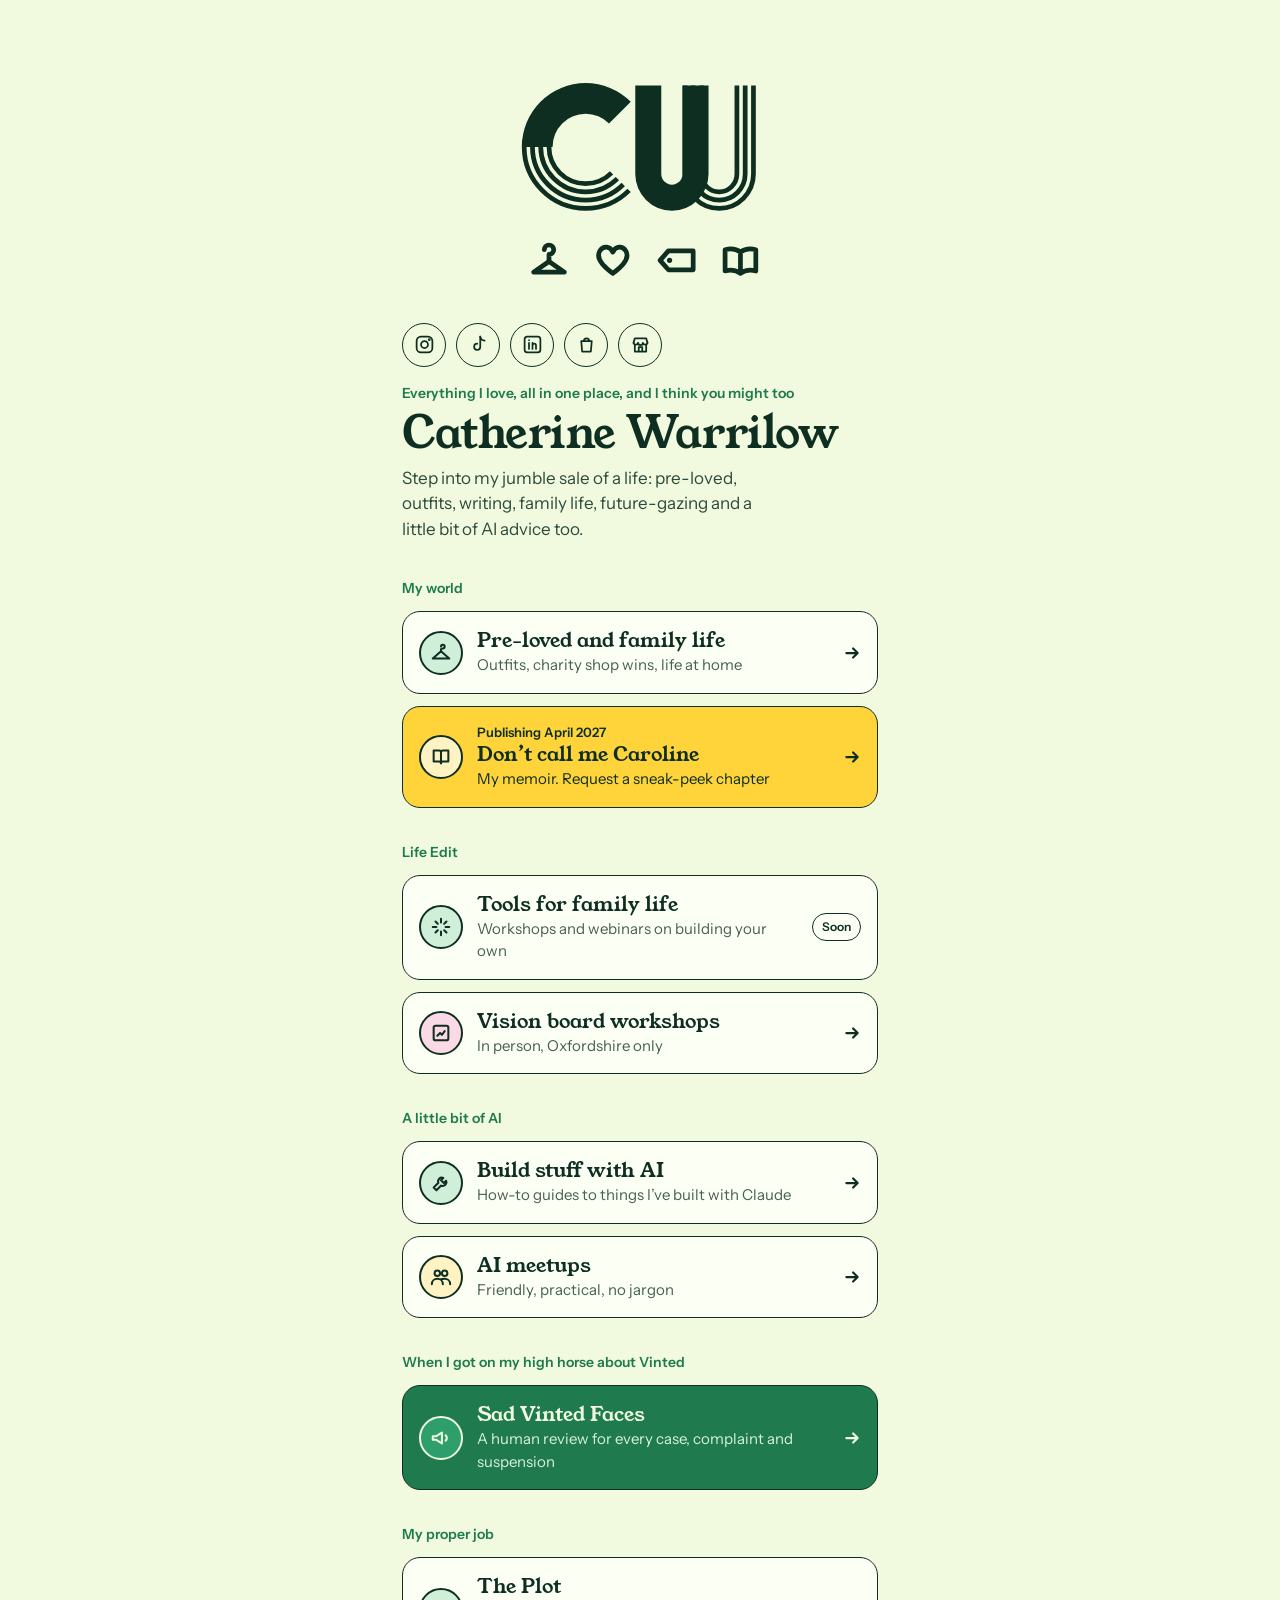
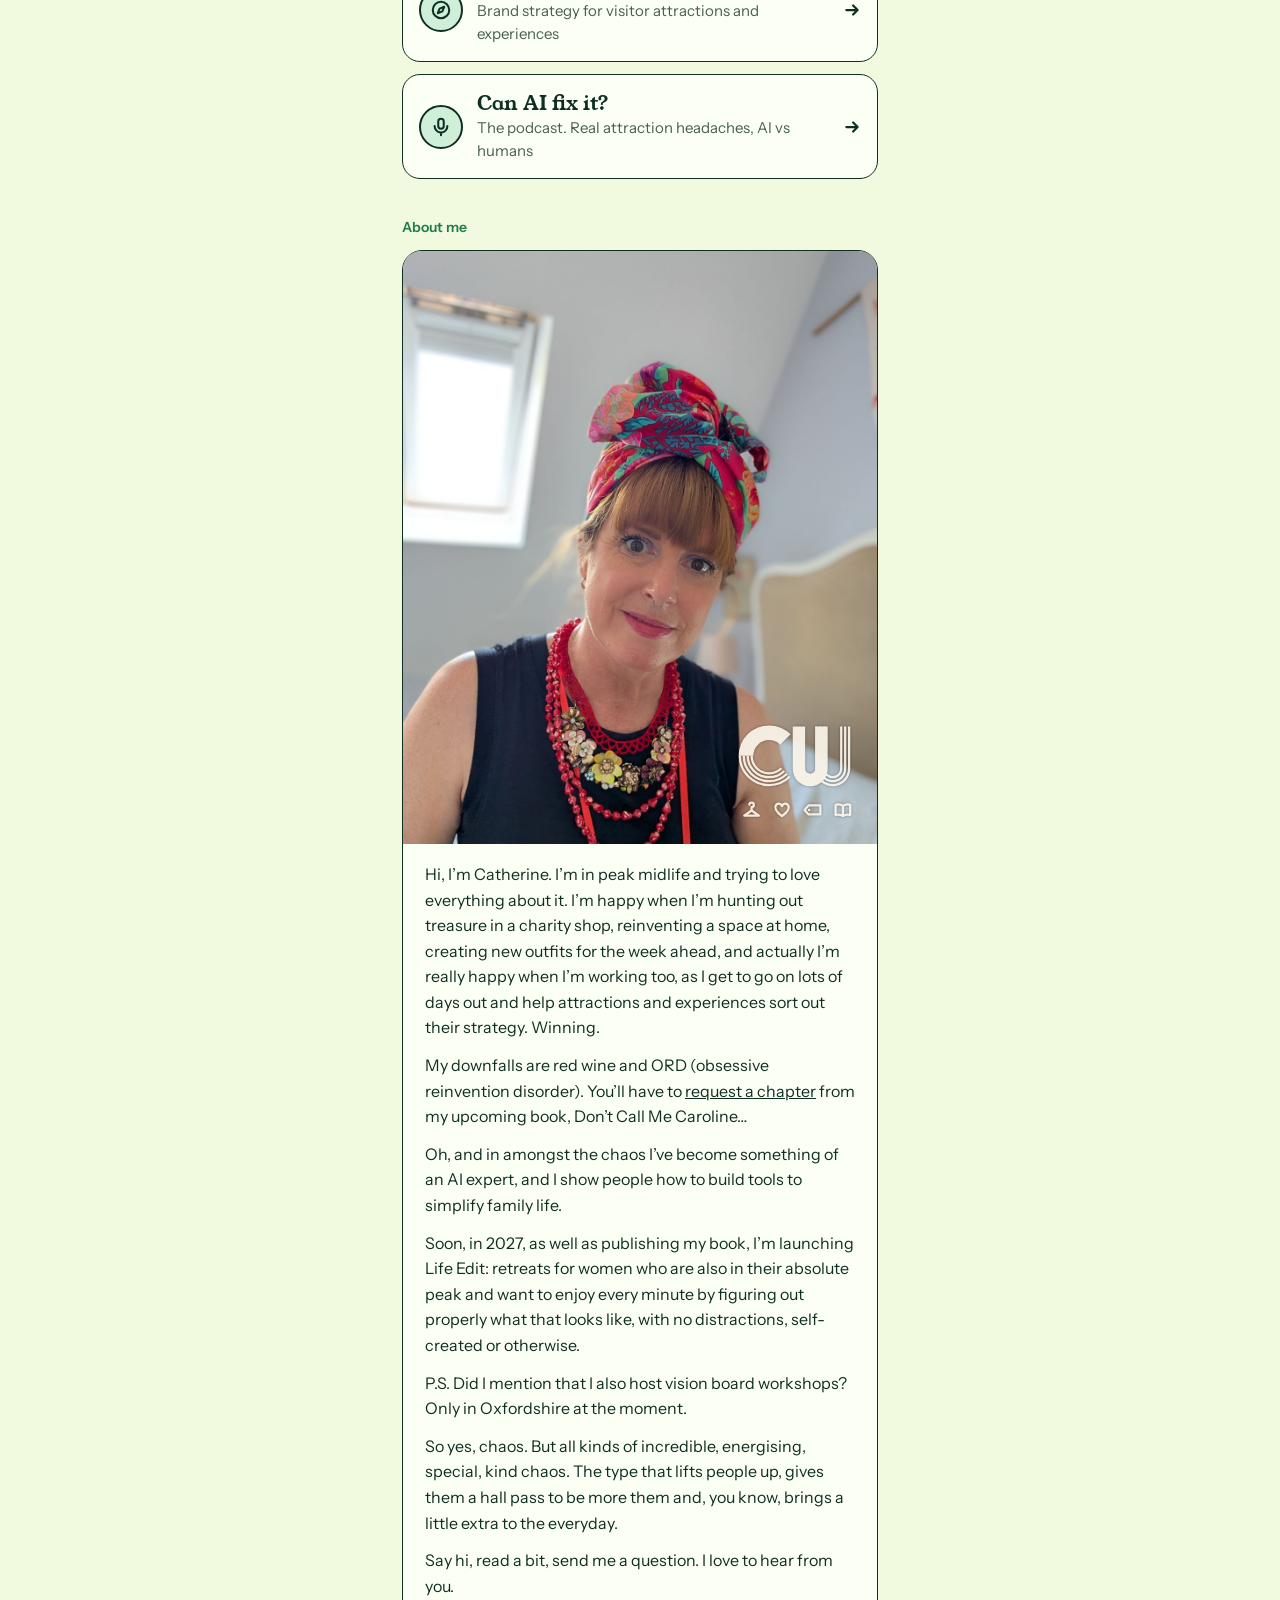
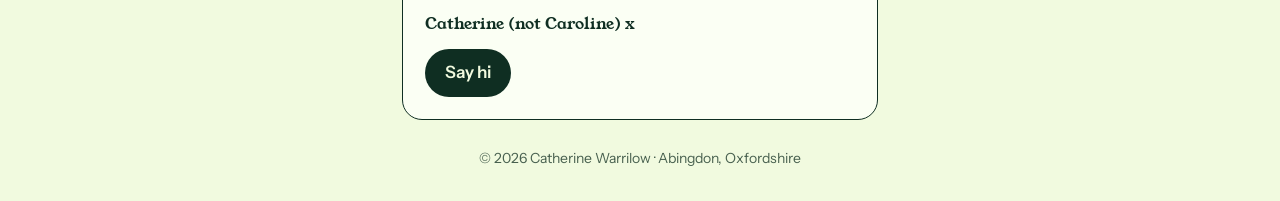
==== index.html @ c4ed8572 "Add files via upload" ====
<!DOCTYPE html>
<html lang="en-GB">
<head>
<meta charset="utf-8">
<meta name="viewport" content="width=device-width, initial-scale=1">
<title>Catherine Warrilow</title>
<meta name="description" content="Step into my jumble sale of a life: pre-loved, outfits, writing, family life, future-gazing and a little bit of AI advice too.">
<meta property="og:title" content="Catherine Warrilow">
<meta property="og:description" content="Step into my jumble sale of a life: pre-loved, outfits, writing, family life, future-gazing and a little bit of AI advice too.">
<meta property="og:url" content="https://catherinewarrilow.com/">
<meta name="theme-color" content="#1F7A4D">
<link rel="icon" href="/favicon.svg" type="image/svg+xml">
<link rel="preconnect" href="https://fonts.googleapis.com"><link rel="preconnect" href="https://fonts.gstatic.com" crossorigin>
<link href="https://fonts.googleapis.com/css2?family=Young+Serif&family=Instrument+Sans:wght@400;500;600&display=swap" rel="stylesheet">
<link rel="stylesheet" href="/styles.css?v=8">
</head>
<body>
<main class="page"><header class="hero"><div class="logo-hero"><svg class="logo-mark" role="img" aria-label="CW logo with hanger, heart, price tag and book icons" viewBox="0 0 220 180" ><g><clipPath id="cwT"><rect x="0" y="0" width="130" height="60"/></clipPath><clipPath id="cwB"><rect x="0" y="60" width="130" height="60"/></clipPath><path d="M102.18 98.18 A54 54 0 1 1 102.18 21.82 L83.80 40.20 A28 28 0 1 0 83.80 79.80 Z" fill="currentColor" clip-path="url(#cwT)"/><g clip-path="url(#cwB)"><path d="M100.77 96.77 A52 52 0 1 1 100.77 23.23" fill="none" stroke="currentColor" stroke-width="4"/><path d="M95.82 91.82 A45 45 0 1 1 95.82 28.18" fill="none" stroke="currentColor" stroke-width="4"/><path d="M90.87 86.87 A38 38 0 1 1 90.87 33.13" fill="none" stroke="currentColor" stroke-width="4"/><path d="M85.92 81.92 A31 31 0 1 1 85.92 38.08" fill="none" stroke="currentColor" stroke-width="4"/></g></g><g transform="translate(98 0)"><path d="M8 8 V83.0 A31.0 31.0 0 0 0 70 83.0 V8 H48 V83.0 A9.0 9.0 0 0 1 30 83.0 V8 Z" fill="currentColor"/><path d="M50 8 V83 A29 29 0 0 0 108 83 V8" fill="none" stroke="currentColor" stroke-width="4"/><path d="M57 8 V83 A22 22 0 0 0 101 83 V8" fill="none" stroke="currentColor" stroke-width="4"/><path d="M64 8 V83 A15 15 0 0 0 94 83 V8" fill="none" stroke="currentColor" stroke-width="4"/></g><g transform="translate(18 140)"><g fill="none" stroke="currentColor" stroke-width="4" stroke-linecap="round" stroke-linejoin="round"><path d="M11 7 a4 4 0 1 1 4 4 V17"/><path d="M15 17 L2 26 H28 Z"/></g></g><g transform="translate(72 140)"><g fill="none" stroke="currentColor" stroke-width="4" stroke-linecap="round" stroke-linejoin="round"><path d="M15 27 C4 19 1 13 4 8 C7 3 13 4 15 9 C17 4 23 3 26 8 C29 13 26 19 15 27 Z"/></g></g><g transform="translate(126 140)"><g fill="none" stroke="currentColor" stroke-width="4" stroke-linecap="round" stroke-linejoin="round"><path d="M1 16 L8 8 H29 V24 H8 Z"/></g><circle cx="9" cy="16" r="2.2" fill="currentColor"/></g><g transform="translate(180 140)"><g fill="none" stroke="currentColor" stroke-width="4" stroke-linecap="round" stroke-linejoin="round"><path d="M15 9 C11 6 6 6 2 7 V25 C6 24 11 24 15 27 C19 24 24 24 28 25 V7 C24 6 19 6 15 9 Z M15 9 V27"/></g></g></svg></div>
<div class="intro">
<nav class="socials" aria-label="Find me on"><a class="soc" href="https://www.instagram.com/catherine_warrilow/" rel="noopener" aria-label="Instagram" title="Instagram"><svg viewBox="0 0 24 24" aria-hidden="true"><rect x="3" y="3" width="18" height="18" rx="5"/><circle cx="12" cy="12" r="4"/><circle cx="17.5" cy="6.5" r="0.6" fill="currentColor"/></svg></a><a class="soc" href="https://www.tiktok.com/@catherinewarrilow" rel="noopener" aria-label="TikTok" title="TikTok"><svg viewBox="0 0 24 24" aria-hidden="true"><path d="M14 3v11.5a3.5 3.5 0 1 1-3.5-3.5"/><path d="M14 3c.5 2.6 2.4 4.4 5 4.6"/></svg></a><a class="soc" href="https://www.linkedin.com/in/catherinewarrilow" rel="noopener" aria-label="LinkedIn" title="LinkedIn"><svg viewBox="0 0 24 24" aria-hidden="true"><rect x="3" y="3" width="18" height="18" rx="3"/><path d="M8 10v7M8 7v.01M12 17v-4a2 2 0 0 1 4 0v4M12 10v7"/></svg></a><a class="soc" href="https://www.ebay.co.uk/usr/frasecm" rel="noopener" aria-label="eBay" title="eBay"><svg viewBox="0 0 24 24" aria-hidden="true"><path d="M6 8h12l-1 12H7z"/><path d="M9 8a3 3 0 0 1 6 0"/></svg></a><a class="soc" href="https://www.facebook.com/marketplace/profile/629822639/" rel="noopener" aria-label="Facebook Marketplace" title="Facebook Marketplace"><svg viewBox="0 0 24 24" aria-hidden="true"><path d="M4 10l1.5-5h13L20 10"/><path d="M4 10a2.7 2.7 0 0 0 5.3 0 2.7 2.7 0 0 0 5.4 0 2.7 2.7 0 0 0 5.3 0"/><path d="M5.5 12v8h13v-8M10 20v-5h4v5"/></svg></a></nav>
<p class="kicker">Everything I love, all in one place, and I think you might too</p>
<h1>Catherine Warrilow</h1>
<p class="lede">Step into my jumble sale of a life: pre-loved, outfits, writing, family life, future-gazing and a little bit of AI advice too.</p>
</div></header>
<section class="links">
<h2 class="label">My world</h2>
<a class="card " href="https://www.tiktok.com/@catherinewarrilow" rel="noopener">
<span class="ic" style="background:#CFEFD9"><svg viewBox="0 0 24 24" aria-hidden="true"><path d="M12 5a2 2 0 1 1 2 2c-1 0-2 .7-2 1.5V10M3 18l9-8 9 8z"/></svg></span>
<span class="tx"><span class="ti">Pre-loved and family life</span><span class="sub">Outfits, charity shop wins, life at home</span></span><svg class="arr" viewBox="0 0 16 16" aria-hidden="true"><path d="M3 8h10M9 4l4 4-4 4"/></svg></a><a class="card yellow" href="/chapter">
<span class="ic" style="background:#FFF3C4"><svg viewBox="0 0 24 24" aria-hidden="true"><path d="M4 5h6a2 2 0 0 1 2 2v12a2 2 0 0 0-2-2H4zM20 5h-6a2 2 0 0 0-2 2v12a2 2 0 0 1 2-2h6z"/></svg></span>
<span class="tx"><span class="kick">Publishing April 2027</span><span class="ti">Don&rsquo;t call me Caroline</span><span class="sub">My memoir. Request a sneak-peek chapter</span></span><svg class="arr" viewBox="0 0 16 16" aria-hidden="true"><path d="M3 8h10M9 4l4 4-4 4"/></svg></a>
<h2 class="label">Life Edit</h2>
<div class="card  off">
<span class="ic" style="background:#CFEFD9"><svg viewBox="0 0 24 24" aria-hidden="true"><path d="M12 3v4M12 17v4M3 12h4M17 12h4M6 6l2.5 2.5M15.5 15.5L18 18M6 18l2.5-2.5M15.5 8.5L18 6"/></svg></span>
<span class="tx"><span class="ti">Tools for family life</span><span class="sub">Workshops and webinars on building your own</span></span><span class="soon">Soon</span></div><a class="card " href="/vision-boards">
<span class="ic" style="background:#FBD9E5"><svg viewBox="0 0 24 24" aria-hidden="true"><rect x="4" y="4" width="16" height="16" rx="2"/><path d="M8 15l3-3 2 2 3-4"/></svg></span>
<span class="tx"><span class="ti">Vision board workshops</span><span class="sub">In person, Oxfordshire only</span></span><svg class="arr" viewBox="0 0 16 16" aria-hidden="true"><path d="M3 8h10M9 4l4 4-4 4"/></svg></a>
<h2 class="label">A little bit of AI</h2>
<a class="card " href="/ai-builds">
<span class="ic" style="background:#CFEFD9"><svg viewBox="0 0 24 24" aria-hidden="true"><path d="M14.5 6.5a4 4 0 0 0-5.3 5.3L4 17l3 3 5.2-5.2a4 4 0 0 0 5.3-5.3L15 12l-3-3z"/></svg></span>
<span class="tx"><span class="ti">Build stuff with AI</span><span class="sub">How-to guides to things I&rsquo;ve built with Claude</span></span><svg class="arr" viewBox="0 0 16 16" aria-hidden="true"><path d="M3 8h10M9 4l4 4-4 4"/></svg></a><a class="card " href="/ai-meetups">
<span class="ic" style="background:#FFF3C4"><svg viewBox="0 0 24 24" aria-hidden="true"><circle cx="8" cy="8" r="3"/><circle cx="16" cy="8" r="3"/><path d="M2 20c0-4 3-6 6-6s6 2 6 6M12 14.5c1-.4 2.6-.5 4-.5 3 0 6 2 6 6"/></svg></span>
<span class="tx"><span class="ti">AI meetups</span><span class="sub">Friendly, practical, no jargon</span></span><svg class="arr" viewBox="0 0 16 16" aria-hidden="true"><path d="M3 8h10M9 4l4 4-4 4"/></svg></a>
<h2 class="label">When I got on my high horse about Vinted</h2>
<a class="card dark" href="https://www.sadvintedfaces.com" rel="noopener">
<span class="ic" style="background:#2E9E6B"><svg viewBox="0 0 24 24" aria-hidden="true"><path d="M3 10v4h4l6 4V6L7 10zM17 9a4 4 0 0 1 0 6"/></svg></span>
<span class="tx"><span class="ti">Sad Vinted Faces</span><span class="sub">A human review for every case, complaint and suspension</span></span><svg class="arr" viewBox="0 0 16 16" aria-hidden="true"><path d="M3 8h10M9 4l4 4-4 4"/></svg></a>
<h2 class="label">My proper job</h2>
<a class="card " href="https://www.theplotthickens.co.uk" rel="noopener">
<span class="ic" style="background:#CFEFD9"><svg viewBox="0 0 24 24" aria-hidden="true"><circle cx="12" cy="12" r="9"/><path d="M15.5 8.5l-2 5-5 2 2-5z"/></svg></span>
<span class="tx"><span class="ti">The Plot</span><span class="sub">Brand strategy for visitor attractions and experiences</span></span><svg class="arr" viewBox="0 0 16 16" aria-hidden="true"><path d="M3 8h10M9 4l4 4-4 4"/></svg></a><a class="card " href="https://www.canaifixit.com" rel="noopener">
<span class="ic" style="background:#CFEFD9"><svg viewBox="0 0 24 24" aria-hidden="true"><rect x="9" y="3" width="6" height="11" rx="3"/><path d="M5 11a7 7 0 0 0 14 0M12 18v3"/></svg></span>
<span class="tx"><span class="ti">Can AI fix it?</span><span class="sub">The podcast. Real attraction headaches, AI vs humans</span></span><svg class="arr" viewBox="0 0 16 16" aria-hidden="true"><path d="M3 8h10M9 4l4 4-4 4"/></svg></a>
</section>
<section class="about" id="about">
<h2 class="label">About me</h2>
<div class="about-card">
<div class="photo-hero"><img src="/hero.jpg" alt="Catherine Warrilow in a bright pink silk headscarf and red beads" width="1080" height="1350"><svg class="stamp" viewBox="0 0 220 180" aria-hidden="true"><g><clipPath id="cwT"><rect x="0" y="0" width="130" height="60"/></clipPath><clipPath id="cwB"><rect x="0" y="60" width="130" height="60"/></clipPath><path d="M102.18 98.18 A54 54 0 1 1 102.18 21.82 L83.80 40.20 A28 28 0 1 0 83.80 79.80 Z" fill="currentColor" clip-path="url(#cwT)"/><g clip-path="url(#cwB)"><path d="M100.77 96.77 A52 52 0 1 1 100.77 23.23" fill="none" stroke="currentColor" stroke-width="4"/><path d="M95.82 91.82 A45 45 0 1 1 95.82 28.18" fill="none" stroke="currentColor" stroke-width="4"/><path d="M90.87 86.87 A38 38 0 1 1 90.87 33.13" fill="none" stroke="currentColor" stroke-width="4"/><path d="M85.92 81.92 A31 31 0 1 1 85.92 38.08" fill="none" stroke="currentColor" stroke-width="4"/></g></g><g transform="translate(98 0)"><path d="M8 8 V83.0 A31.0 31.0 0 0 0 70 83.0 V8 H48 V83.0 A9.0 9.0 0 0 1 30 83.0 V8 Z" fill="currentColor"/><path d="M50 8 V83 A29 29 0 0 0 108 83 V8" fill="none" stroke="currentColor" stroke-width="4"/><path d="M57 8 V83 A22 22 0 0 0 101 83 V8" fill="none" stroke="currentColor" stroke-width="4"/><path d="M64 8 V83 A15 15 0 0 0 94 83 V8" fill="none" stroke="currentColor" stroke-width="4"/></g><g transform="translate(18 140)"><g fill="none" stroke="currentColor" stroke-width="4" stroke-linecap="round" stroke-linejoin="round"><path d="M11 7 a4 4 0 1 1 4 4 V17"/><path d="M15 17 L2 26 H28 Z"/></g></g><g transform="translate(72 140)"><g fill="none" stroke="currentColor" stroke-width="4" stroke-linecap="round" stroke-linejoin="round"><path d="M15 27 C4 19 1 13 4 8 C7 3 13 4 15 9 C17 4 23 3 26 8 C29 13 26 19 15 27 Z"/></g></g><g transform="translate(126 140)"><g fill="none" stroke="currentColor" stroke-width="4" stroke-linecap="round" stroke-linejoin="round"><path d="M1 16 L8 8 H29 V24 H8 Z"/></g><circle cx="9" cy="16" r="2.2" fill="currentColor"/></g><g transform="translate(180 140)"><g fill="none" stroke="currentColor" stroke-width="4" stroke-linecap="round" stroke-linejoin="round"><path d="M15 9 C11 6 6 6 2 7 V25 C6 24 11 24 15 27 C19 24 24 24 28 25 V7 C24 6 19 6 15 9 Z M15 9 V27"/></g></g></svg></div>
<p>Hi, I&rsquo;m Catherine. I&rsquo;m in peak midlife and trying to love everything about it. I&rsquo;m happy when I&rsquo;m hunting out treasure in a charity shop, reinventing a space at home, creating new outfits for the week ahead, and actually I&rsquo;m really happy when I&rsquo;m working too, as I get to go on lots of days out and help attractions and experiences sort out their strategy. Winning.</p><p>My downfalls are red wine and ORD (obsessive reinvention disorder). You&rsquo;ll have to <a href='/chapter'>request a chapter</a> from my upcoming book, Don&rsquo;t Call Me Caroline&hellip;</p><p>Oh, and in amongst the chaos I&rsquo;ve become something of an AI expert, and I show people how to build tools to simplify family life.</p><p>Soon, in 2027, as well as publishing my book, I&rsquo;m launching Life Edit: retreats for women who are also in their absolute peak and want to enjoy every minute by figuring out properly what that looks like, with no distractions, self-created or otherwise.</p><p>P.S. Did I mention that I also host vision board workshops? Only in Oxfordshire at the moment.</p><p>So yes, chaos. But all kinds of incredible, energising, special, kind chaos. The type that lifts people up, gives them a hall pass to be more them and, you know, brings a little extra to the everyday.</p><p>Say hi, read a bit, send me a question. I love to hear from you.</p>
<p class="sign">Catherine (not Caroline) x</p>
<a class="btn" href="mailto:camwarrilow@gmail.com?subject=Hello%20Catherine">Say hi</a>
</div>
</section>
<footer>&copy; 2026 Catherine Warrilow &middot; Abingdon, Oxfordshire</footer>
</main>
</body>
</html>
---- styles.css ----
*{box-sizing:border-box;min-width:0}
:root{color-scheme:light;--ground:#F1FADF;--ink:#0F2E22;--mid:#48604F;--green:#1F7A4D;--pond:#2E9E6B;--card:#FBFFF4;--yellow:#FFD43B;--pink:#F7A8C4}
html{-webkit-text-size-adjust:100%}
body{margin:0;background:var(--ground);color:var(--ink);font:17px/1.5 "Instrument Sans",system-ui,sans-serif}
a{color:inherit}
:focus-visible{outline:3px solid var(--yellow);outline-offset:3px;border-radius:6px}
.page{max-width:520px;margin:0 auto;padding-bottom:24px}
.logo-hero{display:grid;place-items:center;padding:44px 22px 8px}
.logo-mark{width:min(260px,70vw);height:auto;color:var(--ink)}
.logo-hero.short{padding-top:32px}.logo-hero.short .logo-mark{width:min(170px,50vw)}
.about-card .photo-hero{margin:-22px -22px 18px;border:0;border-radius:18px 18px 0 0}
.photo-hero{position:relative;overflow:hidden;background:#1F7A4D}
.photo-hero img{display:block;width:100%;height:auto;aspect-ratio:4/5;object-fit:cover}
.photo-hero.short img{aspect-ratio:16/10;object-position:50% 30%}
.stamp{position:absolute;right:14px;bottom:14px;width:104px;height:auto;color:#FBF5EA;opacity:.92;filter:drop-shadow(0 0 1.5px rgba(0,0,0,.35))}
@media(min-width:560px){.stamp{width:124px;right:20px;bottom:20px}}
@media(min-width:560px){.page{padding-top:32px}}
.intro{padding:26px 22px 6px}
.kicker{margin:0 0 6px;font-size:14px;font-weight:600;color:var(--green)}
h1{margin:0;font:400 clamp(34px,10vw,44px)/1.05 "Young Serif",Georgia,serif;letter-spacing:-.5px;text-wrap:balance}
.lede{margin:10px 0 0;font-size:17px;color:#2E4A3C;max-width:34ch}
.pills{display:flex;flex-wrap:wrap;gap:8px;margin-top:18px}
.pills a{display:inline-flex;align-items:center;min-height:44px;padding:0 16px;border:1.5px solid var(--ink);border-radius:999px;font-size:15px;font-weight:500;text-decoration:none;transition:background .15s}
.pills a:hover{background:var(--yellow)}
.links{padding:8px 22px 8px;display:flex;flex-direction:column;gap:12px}
.label{margin:22px 0 0;font-size:14px;font-weight:600;color:var(--green)}
.card{display:flex;align-items:center;gap:14px;padding:16px;background:var(--card);border:1.5px solid var(--ink);border-radius:18px;text-decoration:none;transition:transform .15s,box-shadow .15s}
a.card:hover{transform:translateY(-2px);box-shadow:3px 3px 0 var(--ink)}
.card.yellow{background:var(--yellow)}
.card.dark{background:var(--green);color:var(--ground)}
.card.dark .sub{color:#D9F0E1}
.ic{flex:none;width:44px;height:44px;border-radius:50%;border:2px solid currentColor;display:grid;place-items:center}
.ic svg{width:22px;height:22px;fill:none;stroke:var(--ink);stroke-width:2.2;stroke-linecap:round;stroke-linejoin:round}
.card.dark .ic svg{stroke:var(--ground)}
.tx{flex:1}
.kick{display:block;font-size:13px;font-weight:600}
.card:not(.yellow):not(.dark) .kick{color:var(--green)}
.ti{display:block;font-family:"Young Serif",Georgia,serif;font-size:20px;line-height:1.2}
.sub{display:block;margin-top:2px;font-size:15px;color:var(--mid)}
.card.yellow .sub{color:var(--ink)}
.arr{flex:none;width:18px;height:18px;fill:none;stroke:currentColor;stroke-width:2;stroke-linecap:round;stroke-linejoin:round}
.soon{flex:none;font-size:12px;font-weight:600;padding:4px 9px;border:1.5px solid currentColor;border-radius:999px}
.points{margin:6px 0 0;padding:0;list-style:none;display:flex;flex-direction:column;gap:10px}
.points li{padding:14px 16px;background:var(--card);border:1.5px solid var(--ink);border-radius:16px}
.notify{margin-top:12px;padding:20px;background:var(--yellow);border:1.5px solid var(--ink);border-radius:18px}
.notify .ti{margin:0}.notify .sub{margin:4px 0 14px;color:var(--ink)}
.btn{display:inline-flex;align-items:center;min-height:48px;padding:0 20px;background:var(--ink);color:var(--ground);border-radius:999px;font-weight:600;text-decoration:none}
.btn:hover{background:var(--green)}
.small{margin:12px 0 0;font-size:14px;overflow-wrap:anywhere}
.notify label{display:block;margin:12px 0 4px;font-weight:600;font-size:15px}
.notify input,.notify textarea{width:100%;min-height:46px;padding:10px 12px;font:16px "Instrument Sans",sans-serif;border:1.5px solid var(--ink);border-radius:12px;background:#fff;color:var(--ink)}
.notify .btn{margin-top:16px;border:0;cursor:pointer}
.hp{position:absolute;left:-9999px;width:1px;height:1px}
.back{margin-top:14px;font-weight:600;text-decoration:none;align-self:flex-start;padding:10px 0}
h2.label{font-size:14px}
.socials{display:flex;gap:10px;margin-bottom:16px}
.soc{display:grid;place-items:center;width:44px;height:44px;border:1.5px solid var(--ink);border-radius:50%;transition:background .15s}
.soc:hover{background:var(--yellow)}
.soc svg{width:21px;height:21px;fill:none;stroke:var(--ink);stroke-width:2;stroke-linecap:round;stroke-linejoin:round}
.about{padding:8px 22px 0}
.about-card{margin-top:12px;padding:22px;background:var(--card);border:1.5px solid var(--ink);border-radius:20px}
.about-card p{margin:0 0 12px;font-size:16px;line-height:1.6}
.oldphoto{float:right;width:140px;height:140px;margin:0 0 10px 14px;border-radius:50%;border:2px solid var(--ink);background:var(--yellow);display:grid;place-items:center;overflow:hidden;shape-outside:circle(50%)}
.photo span{font:400 34px "Young Serif",Georgia,serif}
.photo img{width:100%;height:100%;object-fit:cover}
.sign{font-family:"Young Serif",Georgia,serif;font-size:20px}
footer{padding:28px 22px 8px;text-align:center;font-size:14px;color:var(--mid)}
/*x*/.flo{animation:flo 3.2s ease-in-out infinite}.f2{animation-delay:-.6s}.f3{animation-delay:-1.2s}.f4{animation-delay:-1.8s}.f5{animation-delay:-2.4s}
@keyframes flo{0%,100%{transform:translateY(0)}50%{transform:translateY(-6px)}}
.bag{transform-box:fill-box;transform-origin:50% 100%;animation:bag 2.4s ease-in-out infinite}
@keyframes bag{0%,100%{transform:scale(1,1)}50%{transform:scale(1.03,.97)}}
@media(prefers-reduced-motion:reduce){.flo,.bag{animation:none}a.card{transition:none}}
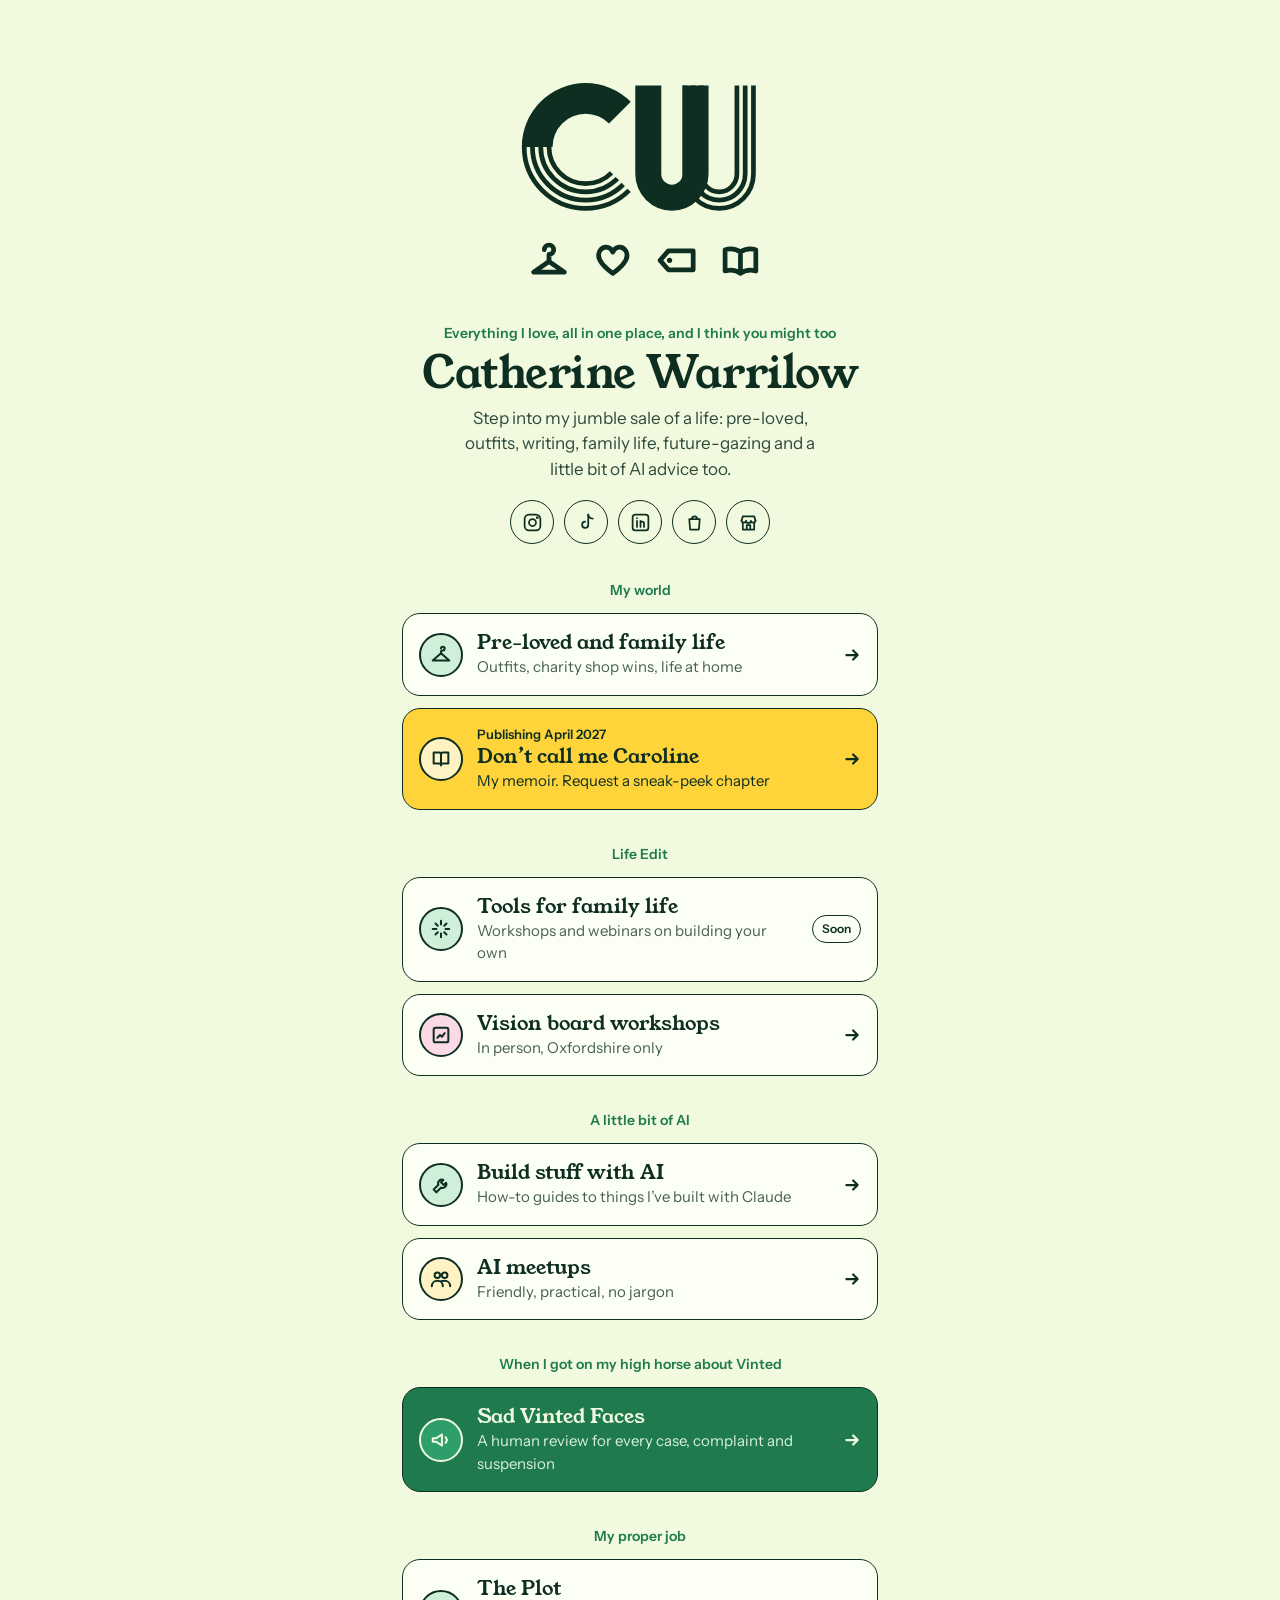
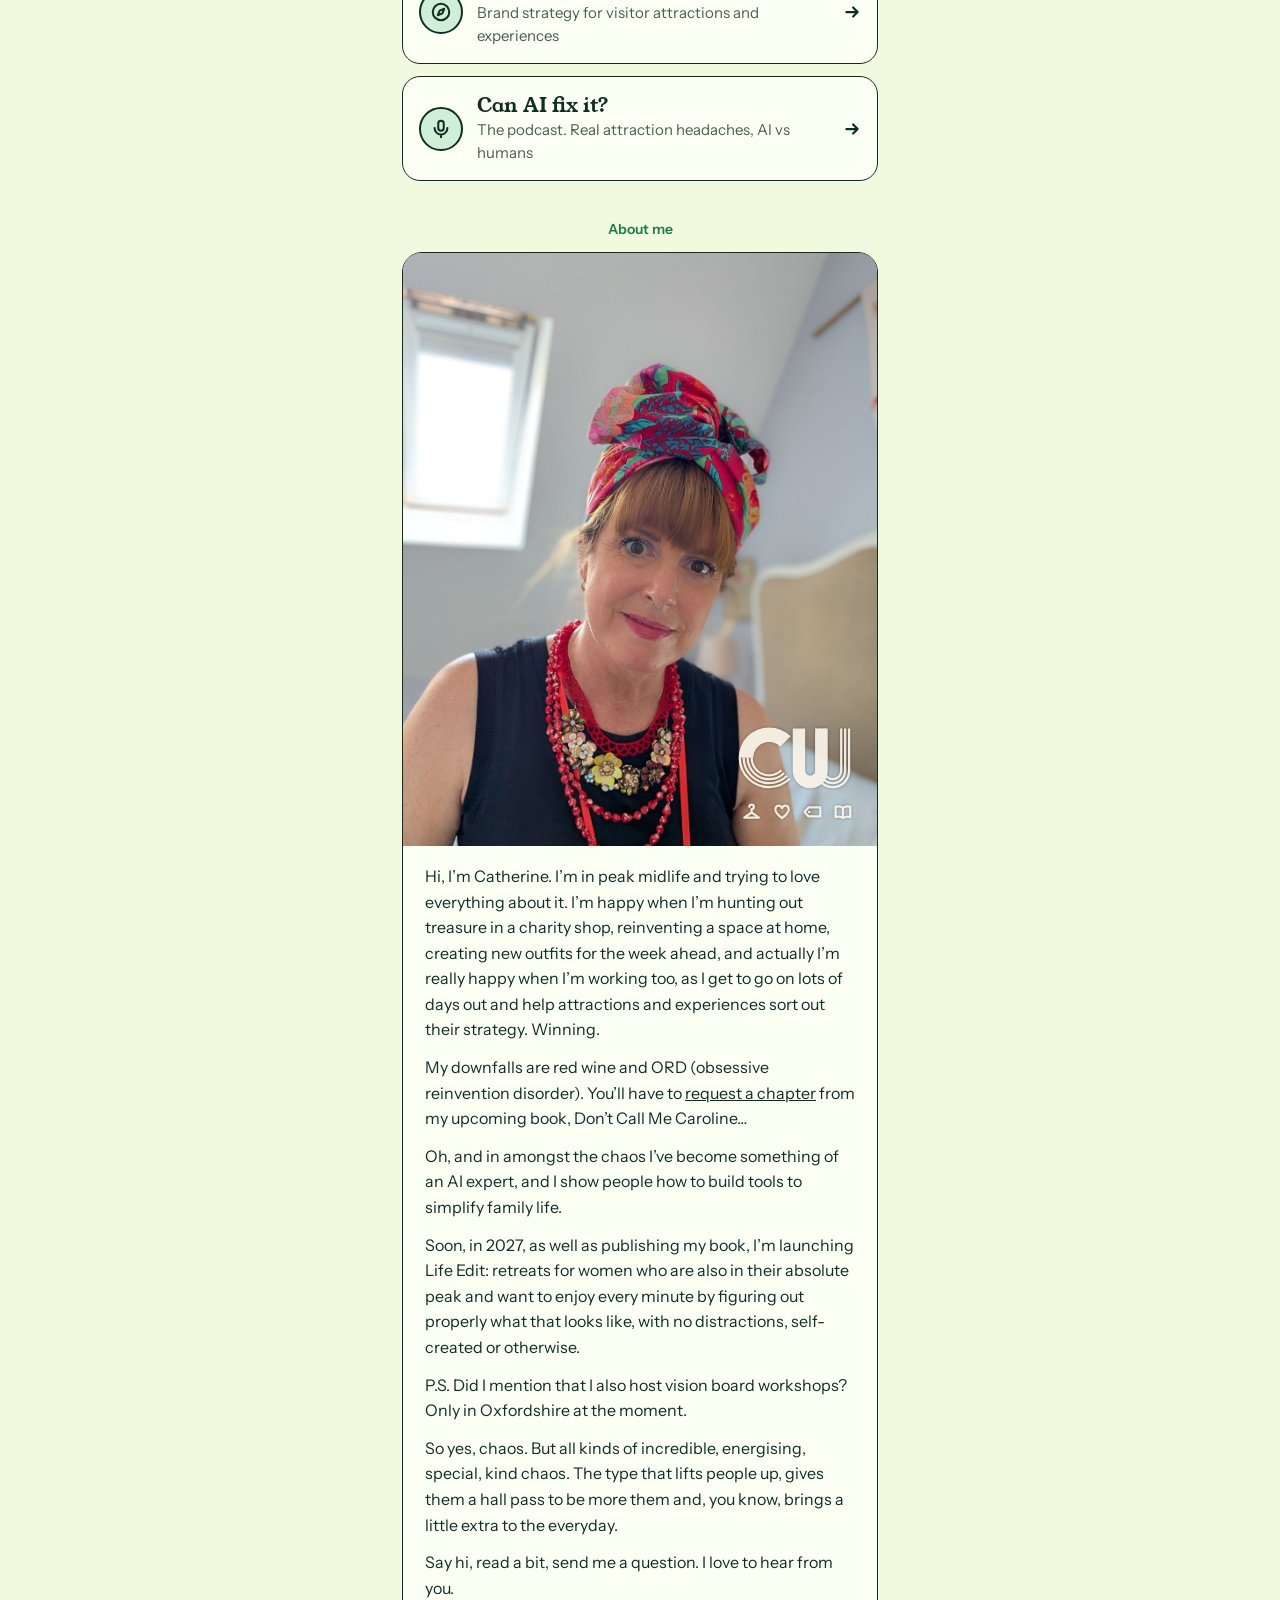
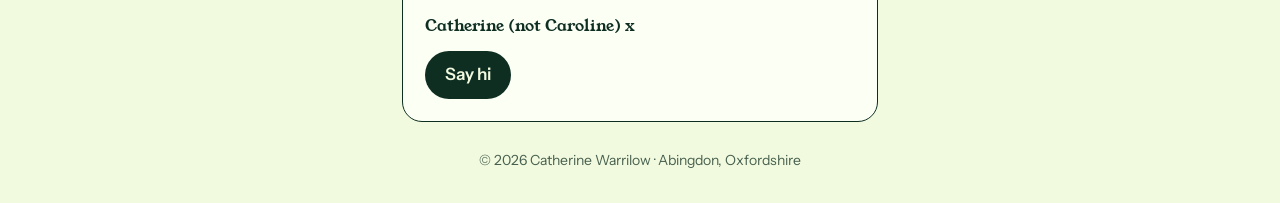
==== commit 109b9f97: "Auto-sync 2026-11-26 14:12:45" ====
--- a/index.html
+++ b/index.html
@@ -12,15 +12,15 @@
 <link rel="icon" href="/favicon.svg" type="image/svg+xml">
 <link rel="preconnect" href="https://fonts.googleapis.com"><link rel="preconnect" href="https://fonts.gstatic.com" crossorigin>
 <link href="https://fonts.googleapis.com/css2?family=Young+Serif&family=Instrument+Sans:wght@400;500;600&display=swap" rel="stylesheet">
-<link rel="stylesheet" href="/styles.css?v=8">
+<link rel="stylesheet" href="/styles.css?v=9">
 </head>
 <body>
 <main class="page"><header class="hero"><div class="logo-hero"><svg class="logo-mark" role="img" aria-label="CW logo with hanger, heart, price tag and book icons" viewBox="0 0 220 180" ><g><clipPath id="cwT"><rect x="0" y="0" width="130" height="60"/></clipPath><clipPath id="cwB"><rect x="0" y="60" width="130" height="60"/></clipPath><path d="M102.18 98.18 A54 54 0 1 1 102.18 21.82 L83.80 40.20 A28 28 0 1 0 83.80 79.80 Z" fill="currentColor" clip-path="url(#cwT)"/><g clip-path="url(#cwB)"><path d="M100.77 96.77 A52 52 0 1 1 100.77 23.23" fill="none" stroke="currentColor" stroke-width="4"/><path d="M95.82 91.82 A45 45 0 1 1 95.82 28.18" fill="none" stroke="currentColor" stroke-width="4"/><path d="M90.87 86.87 A38 38 0 1 1 90.87 33.13" fill="none" stroke="currentColor" stroke-width="4"/><path d="M85.92 81.92 A31 31 0 1 1 85.92 38.08" fill="none" stroke="currentColor" stroke-width="4"/></g></g><g transform="translate(98 0)"><path d="M8 8 V83.0 A31.0 31.0 0 0 0 70 83.0 V8 H48 V83.0 A9.0 9.0 0 0 1 30 83.0 V8 Z" fill="currentColor"/><path d="M50 8 V83 A29 29 0 0 0 108 83 V8" fill="none" stroke="currentColor" stroke-width="4"/><path d="M57 8 V83 A22 22 0 0 0 101 83 V8" fill="none" stroke="currentColor" stroke-width="4"/><path d="M64 8 V83 A15 15 0 0 0 94 83 V8" fill="none" stroke="currentColor" stroke-width="4"/></g><g transform="translate(18 140)"><g fill="none" stroke="currentColor" stroke-width="4" stroke-linecap="round" stroke-linejoin="round"><path d="M11 7 a4 4 0 1 1 4 4 V17"/><path d="M15 17 L2 26 H28 Z"/></g></g><g transform="translate(72 140)"><g fill="none" stroke="currentColor" stroke-width="4" stroke-linecap="round" stroke-linejoin="round"><path d="M15 27 C4 19 1 13 4 8 C7 3 13 4 15 9 C17 4 23 3 26 8 C29 13 26 19 15 27 Z"/></g></g><g transform="translate(126 140)"><g fill="none" stroke="currentColor" stroke-width="4" stroke-linecap="round" stroke-linejoin="round"><path d="M1 16 L8 8 H29 V24 H8 Z"/></g><circle cx="9" cy="16" r="2.2" fill="currentColor"/></g><g transform="translate(180 140)"><g fill="none" stroke="currentColor" stroke-width="4" stroke-linecap="round" stroke-linejoin="round"><path d="M15 9 C11 6 6 6 2 7 V25 C6 24 11 24 15 27 C19 24 24 24 28 25 V7 C24 6 19 6 15 9 Z M15 9 V27"/></g></g></svg></div>
 <div class="intro">
-<nav class="socials" aria-label="Find me on"><a class="soc" href="https://www.instagram.com/catherine_warrilow/" rel="noopener" aria-label="Instagram" title="Instagram"><svg viewBox="0 0 24 24" aria-hidden="true"><rect x="3" y="3" width="18" height="18" rx="5"/><circle cx="12" cy="12" r="4"/><circle cx="17.5" cy="6.5" r="0.6" fill="currentColor"/></svg></a><a class="soc" href="https://www.tiktok.com/@catherinewarrilow" rel="noopener" aria-label="TikTok" title="TikTok"><svg viewBox="0 0 24 24" aria-hidden="true"><path d="M14 3v11.5a3.5 3.5 0 1 1-3.5-3.5"/><path d="M14 3c.5 2.6 2.4 4.4 5 4.6"/></svg></a><a class="soc" href="https://www.linkedin.com/in/catherinewarrilow" rel="noopener" aria-label="LinkedIn" title="LinkedIn"><svg viewBox="0 0 24 24" aria-hidden="true"><rect x="3" y="3" width="18" height="18" rx="3"/><path d="M8 10v7M8 7v.01M12 17v-4a2 2 0 0 1 4 0v4M12 10v7"/></svg></a><a class="soc" href="https://www.ebay.co.uk/usr/frasecm" rel="noopener" aria-label="eBay" title="eBay"><svg viewBox="0 0 24 24" aria-hidden="true"><path d="M6 8h12l-1 12H7z"/><path d="M9 8a3 3 0 0 1 6 0"/></svg></a><a class="soc" href="https://www.facebook.com/marketplace/profile/629822639/" rel="noopener" aria-label="Facebook Marketplace" title="Facebook Marketplace"><svg viewBox="0 0 24 24" aria-hidden="true"><path d="M4 10l1.5-5h13L20 10"/><path d="M4 10a2.7 2.7 0 0 0 5.3 0 2.7 2.7 0 0 0 5.4 0 2.7 2.7 0 0 0 5.3 0"/><path d="M5.5 12v8h13v-8M10 20v-5h4v5"/></svg></a></nav>
 <p class="kicker">Everything I love, all in one place, and I think you might too</p>
 <h1>Catherine Warrilow</h1>
 <p class="lede">Step into my jumble sale of a life: pre-loved, outfits, writing, family life, future-gazing and a little bit of AI advice too.</p>
+<nav class="socials" aria-label="Find me on"><a class="soc" href="https://www.instagram.com/catherine_warrilow/" rel="noopener" aria-label="Instagram" title="Instagram"><svg viewBox="0 0 24 24" aria-hidden="true"><rect x="3" y="3" width="18" height="18" rx="5"/><circle cx="12" cy="12" r="4"/><circle cx="17.5" cy="6.5" r="0.6" fill="currentColor"/></svg></a><a class="soc" href="https://www.tiktok.com/@catherinewarrilow" rel="noopener" aria-label="TikTok" title="TikTok"><svg viewBox="0 0 24 24" aria-hidden="true"><path d="M14 3v11.5a3.5 3.5 0 1 1-3.5-3.5"/><path d="M14 3c.5 2.6 2.4 4.4 5 4.6"/></svg></a><a class="soc" href="https://www.linkedin.com/in/catherinewarrilow" rel="noopener" aria-label="LinkedIn" title="LinkedIn"><svg viewBox="0 0 24 24" aria-hidden="true"><rect x="3" y="3" width="18" height="18" rx="3"/><path d="M8 10v7M8 7v.01M12 17v-4a2 2 0 0 1 4 0v4M12 10v7"/></svg></a><a class="soc" href="https://www.ebay.co.uk/usr/frasecm" rel="noopener" aria-label="eBay" title="eBay"><svg viewBox="0 0 24 24" aria-hidden="true"><path d="M6 8h12l-1 12H7z"/><path d="M9 8a3 3 0 0 1 6 0"/></svg></a><a class="soc" href="https://www.facebook.com/marketplace/profile/629822639/" rel="noopener" aria-label="Facebook Marketplace" title="Facebook Marketplace"><svg viewBox="0 0 24 24" aria-hidden="true"><path d="M4 10l1.5-5h13L20 10"/><path d="M4 10a2.7 2.7 0 0 0 5.3 0 2.7 2.7 0 0 0 5.4 0 2.7 2.7 0 0 0 5.3 0"/><path d="M5.5 12v8h13v-8M10 20v-5h4v5"/></svg></a></nav>
 </div></header>
 <section class="links">
 <h2 class="label">My world</h2>
--- a/styles.css
+++ b/styles.css
@@ -53,7 +53,9 @@
 .hp{position:absolute;left:-9999px;width:1px;height:1px}
 .back{margin-top:14px;font-weight:600;text-decoration:none;align-self:flex-start;padding:10px 0}
 h2.label{font-size:14px}
-.socials{display:flex;gap:10px;margin-bottom:16px}
+.socials{display:flex;gap:10px;margin:18px 0 0;justify-content:center;flex-wrap:wrap}
+.intro{text-align:center}.intro .lede{margin-left:auto;margin-right:auto}
+.label{text-align:center}
 .soc{display:grid;place-items:center;width:44px;height:44px;border:1.5px solid var(--ink);border-radius:50%;transition:background .15s}
 .soc:hover{background:var(--yellow)}
 .soc svg{width:21px;height:21px;fill:none;stroke:var(--ink);stroke-width:2;stroke-linecap:round;stroke-linejoin:round}
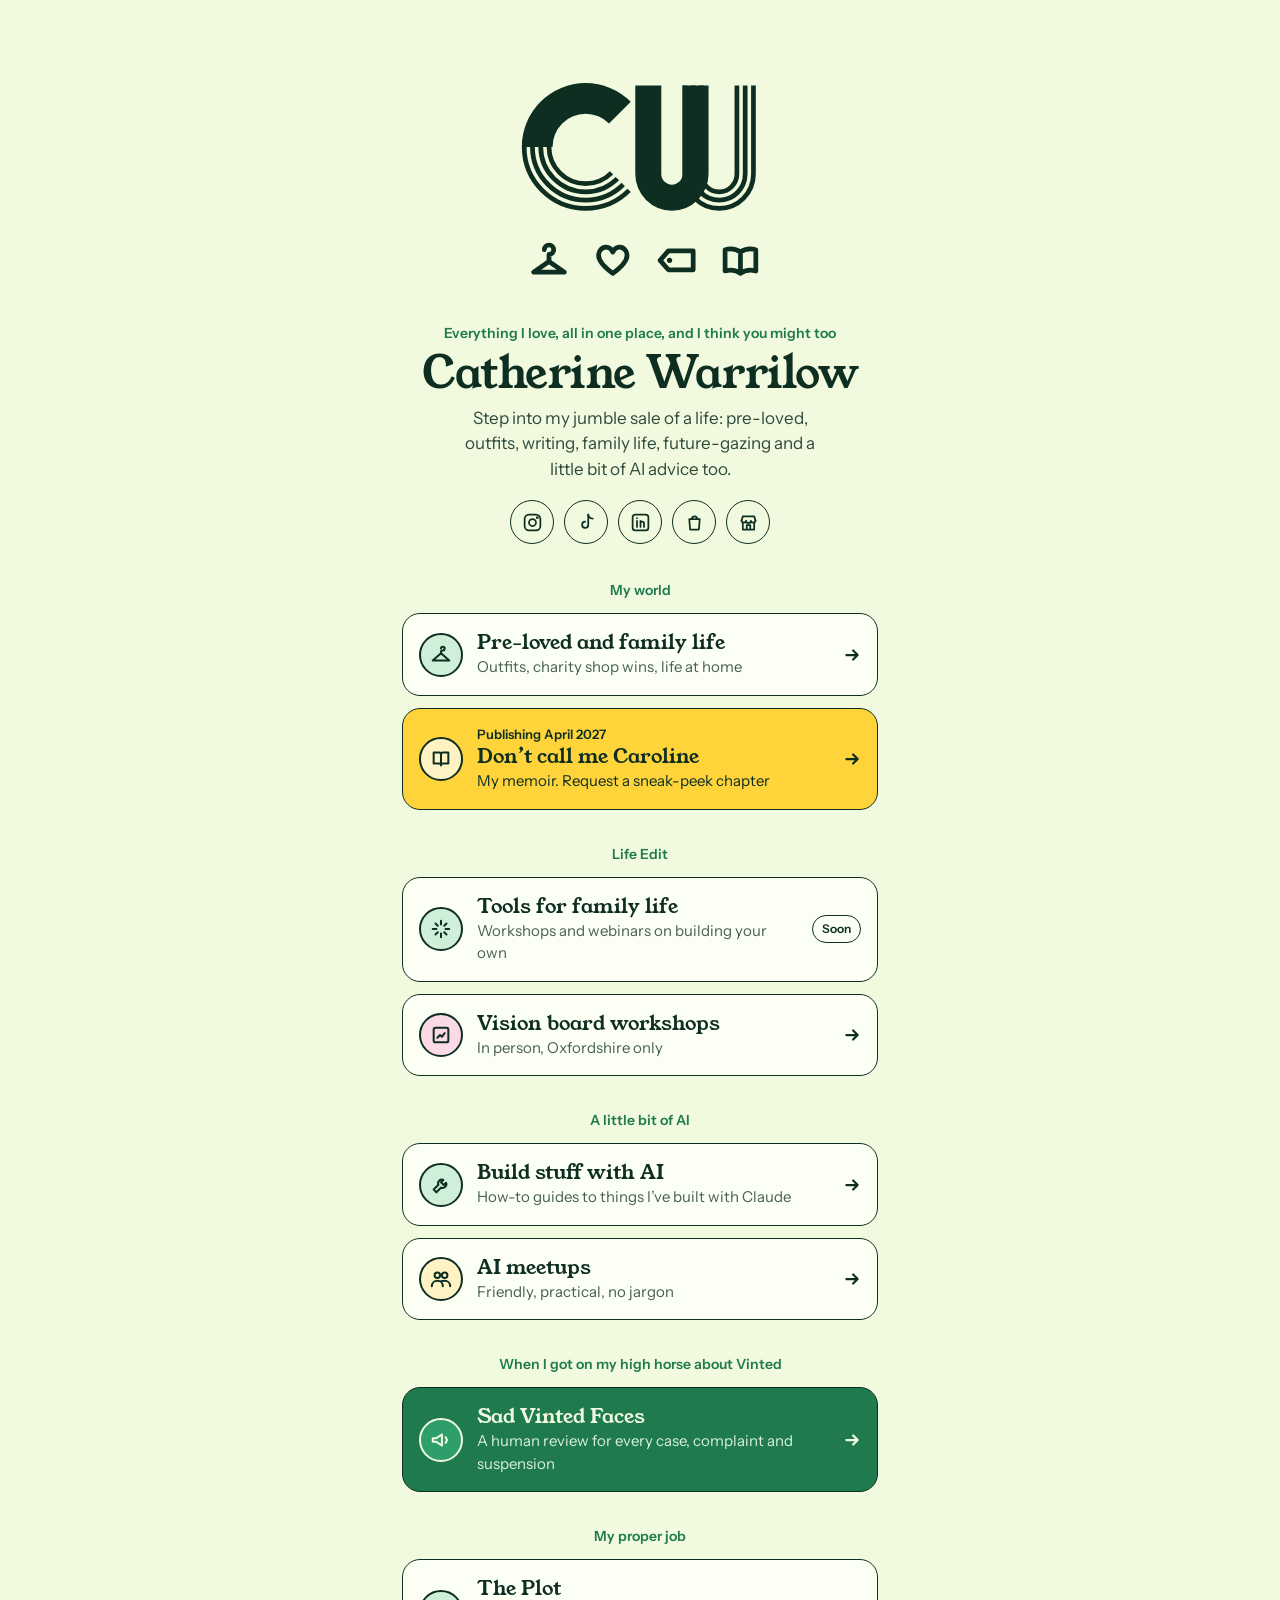
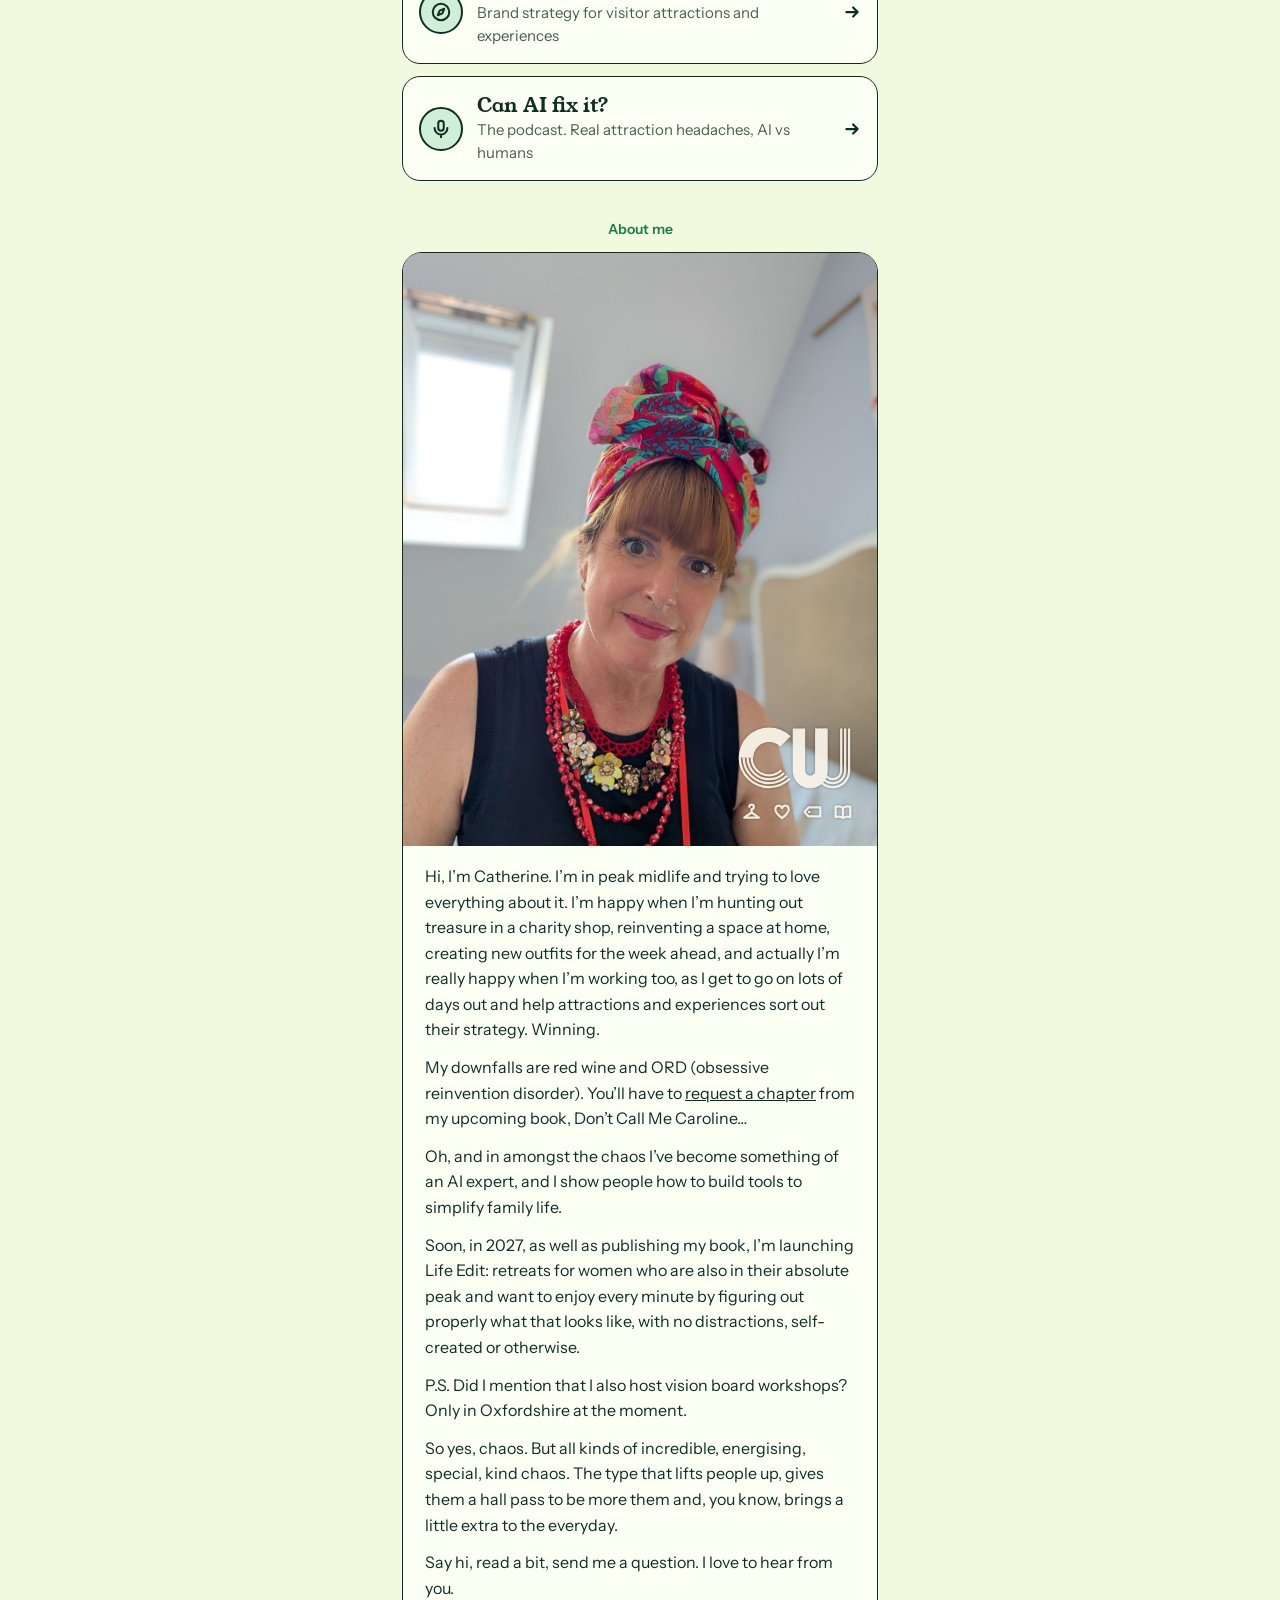
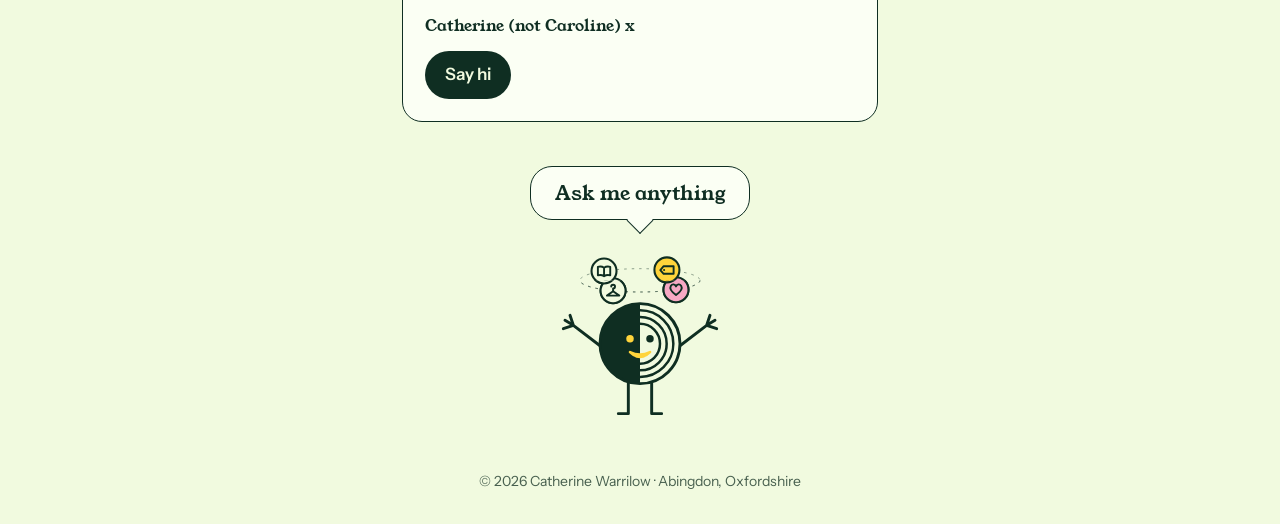
==== commit a17da84d: "Auto-sync 2026-11-27 14:10:33" ====
--- a/index.html
+++ b/index.html
@@ -12,7 +12,7 @@
 <link rel="icon" href="/favicon.svg" type="image/svg+xml">
 <link rel="preconnect" href="https://fonts.googleapis.com"><link rel="preconnect" href="https://fonts.gstatic.com" crossorigin>
 <link href="https://fonts.googleapis.com/css2?family=Young+Serif&family=Instrument+Sans:wght@400;500;600&display=swap" rel="stylesheet">
-<link rel="stylesheet" href="/styles.css?v=9">
+<link rel="stylesheet" href="/styles.css?v=11">
 </head>
 <body>
 <main class="page"><header class="hero"><div class="logo-hero"><svg class="logo-mark" role="img" aria-label="CW logo with hanger, heart, price tag and book icons" viewBox="0 0 220 180" ><g><clipPath id="cwT"><rect x="0" y="0" width="130" height="60"/></clipPath><clipPath id="cwB"><rect x="0" y="60" width="130" height="60"/></clipPath><path d="M102.18 98.18 A54 54 0 1 1 102.18 21.82 L83.80 40.20 A28 28 0 1 0 83.80 79.80 Z" fill="currentColor" clip-path="url(#cwT)"/><g clip-path="url(#cwB)"><path d="M100.77 96.77 A52 52 0 1 1 100.77 23.23" fill="none" stroke="currentColor" stroke-width="4"/><path d="M95.82 91.82 A45 45 0 1 1 95.82 28.18" fill="none" stroke="currentColor" stroke-width="4"/><path d="M90.87 86.87 A38 38 0 1 1 90.87 33.13" fill="none" stroke="currentColor" stroke-width="4"/><path d="M85.92 81.92 A31 31 0 1 1 85.92 38.08" fill="none" stroke="currentColor" stroke-width="4"/></g></g><g transform="translate(98 0)"><path d="M8 8 V83.0 A31.0 31.0 0 0 0 70 83.0 V8 H48 V83.0 A9.0 9.0 0 0 1 30 83.0 V8 Z" fill="currentColor"/><path d="M50 8 V83 A29 29 0 0 0 108 83 V8" fill="none" stroke="currentColor" stroke-width="4"/><path d="M57 8 V83 A22 22 0 0 0 101 83 V8" fill="none" stroke="currentColor" stroke-width="4"/><path d="M64 8 V83 A15 15 0 0 0 94 83 V8" fill="none" stroke="currentColor" stroke-width="4"/></g><g transform="translate(18 140)"><g fill="none" stroke="currentColor" stroke-width="4" stroke-linecap="round" stroke-linejoin="round"><path d="M11 7 a4 4 0 1 1 4 4 V17"/><path d="M15 17 L2 26 H28 Z"/></g></g><g transform="translate(72 140)"><g fill="none" stroke="currentColor" stroke-width="4" stroke-linecap="round" stroke-linejoin="round"><path d="M15 27 C4 19 1 13 4 8 C7 3 13 4 15 9 C17 4 23 3 26 8 C29 13 26 19 15 27 Z"/></g></g><g transform="translate(126 140)"><g fill="none" stroke="currentColor" stroke-width="4" stroke-linecap="round" stroke-linejoin="round"><path d="M1 16 L8 8 H29 V24 H8 Z"/></g><circle cx="9" cy="16" r="2.2" fill="currentColor"/></g><g transform="translate(180 140)"><g fill="none" stroke="currentColor" stroke-width="4" stroke-linecap="round" stroke-linejoin="round"><path d="M15 9 C11 6 6 6 2 7 V25 C6 24 11 24 15 27 C19 24 24 24 28 25 V7 C24 6 19 6 15 9 Z M15 9 V27"/></g></g></svg></div>
@@ -61,6 +61,45 @@
 <a class="btn" href="mailto:camwarrilow@gmail.com?subject=Hello%20Catherine">Say hi</a>
 </div>
 </section>
+<section class="ask" aria-labelledby="ask-t">
+<div class="bubble" id="bubble">
+<button class="bubble-btn" id="ask-open" type="button" aria-expanded="false" aria-controls="ask-form"><span id="ask-t">Ask me anything</span></button>
+<form id="ask-form" class="ask-form" action="https://script.google.com/macros/s/AKfycbwYysWP2WKDkJMjYH7svFsLx8tChsamZA3DAHOgfpd01hm5_RW0g6r_zeiJKTFtLBGU/exec" method="post" hidden>
+<input type="hidden" name="type" value="question">
+<label for="aq">Your question</label><textarea id="aq" name="question" rows="4" required maxlength="1000"></textarea>
+<label for="ae">Your email, if you&rsquo;d like a reply</label><input id="ae" name="email" type="email" autocomplete="email" maxlength="200">
+<input class="hp" name="website" tabindex="-1" autocomplete="off" aria-hidden="true">
+<button class="btn" type="submit">Send it</button>
+<p class="small" id="ask-msg" role="status" aria-live="polite"></p>
+</form>
+</div>
+<svg class="bagbuddy" viewBox="0 0 240 232" role="img" aria-label="A little round character with my four icons spinning round his head">
+<defs><clipPath id="bb-right"><rect x="120" y="60" width="60" height="130"/></clipPath><clipPath id="bb-front"><rect x="0" y="46" width="240" height="190"/></clipPath></defs>
+<ellipse cx="120" cy="46" rx="72" ry="14" fill="none" stroke="#0F2E22" stroke-width="1.2" stroke-dasharray="3 6" opacity=".45"/>
+<g id="bb-orb"><g><animateMotion dur="12s" repeatCount="indefinite" begin="-0s" path="M48,46 a72,14 0 1,0 144,0 a72,14 0 1,0 -144,0"/><circle r="15" fill="#F1FADF" stroke="#0F2E22" stroke-width="2.5"/><g transform="translate(-8.5,-9) scale(.57)"><g fill="none" stroke="#0F2E22" stroke-width="4" stroke-linecap="round" stroke-linejoin="round"><path d="M11 7 a4 4 0 1 1 4 4 V17"/><path d="M15 17 L2 26 H28 Z"/></g></g></g><g><animateMotion dur="12s" repeatCount="indefinite" begin="-3s" path="M48,46 a72,14 0 1,0 144,0 a72,14 0 1,0 -144,0"/><circle r="15" fill="#F7A8C4" stroke="#0F2E22" stroke-width="2.5"/><g transform="translate(-8.5,-9) scale(.57)"><g fill="none" stroke="#0F2E22" stroke-width="4" stroke-linecap="round" stroke-linejoin="round"><path d="M15 27 C4 19 1 13 4 8 C7 3 13 4 15 9 C17 4 23 3 26 8 C29 13 26 19 15 27 Z"/></g></g></g><g><animateMotion dur="12s" repeatCount="indefinite" begin="-6s" path="M48,46 a72,14 0 1,0 144,0 a72,14 0 1,0 -144,0"/><circle r="15" fill="#FFD43B" stroke="#0F2E22" stroke-width="2.5"/><g transform="translate(-8.5,-9) scale(.57)"><g fill="none" stroke="#0F2E22" stroke-width="4" stroke-linecap="round" stroke-linejoin="round"><path d="M1 16 L8 8 H29 V24 H8 Z"/></g><circle cx="9" cy="16" r="2.2" fill="#0F2E22"/></g></g><g><animateMotion dur="12s" repeatCount="indefinite" begin="-9s" path="M48,46 a72,14 0 1,0 144,0 a72,14 0 1,0 -144,0"/><circle r="15" fill="#F1FADF" stroke="#0F2E22" stroke-width="2.5"/><g transform="translate(-8.5,-9) scale(.57)"><g fill="none" stroke="#0F2E22" stroke-width="4" stroke-linecap="round" stroke-linejoin="round"><path d="M15 9 C11 6 6 6 2 7 V25 C6 24 11 24 15 27 C19 24 24 24 28 25 V7 C24 6 19 6 15 9 Z M15 9 V27"/></g></g></g></g>
+<g fill="none" stroke="#0F2E22" stroke-width="3.5" stroke-linecap="round" stroke-linejoin="round">
+<path d="M74 126 L40 100 M40 100 L30 94 M40 100 L36 88 M40 100 L28 104"/>
+<path d="M166 126 L200 100 M200 100 L210 94 M200 100 L204 88 M200 100 L212 104"/>
+<path d="M106 168 V206 H94 M134 168 V206 H146"/>
+</g>
+<path d="M120 74 A48 48 0 0 0 120 170 Z" fill="#0F2E22"/>
+<path d="M120 74 A48 48 0 0 1 120 170 Z" fill="#F1FADF"/>
+<g clip-path="url(#bb-right)" fill="none" stroke="#0F2E22" stroke-width="3"><circle cx="120" cy="122" r="40"/><circle cx="120" cy="122" r="32"/><circle cx="120" cy="122" r="24"/></g>
+<circle cx="120" cy="122" r="48" fill="none" stroke="#0F2E22" stroke-width="3.5"/>
+<circle cx="108" cy="116" r="4.5" fill="#FFD43B"/><circle cx="132" cy="116" r="4.5" fill="#0F2E22"/>
+<path d="M108 132 Q120 144 132 132 Q120 138 108 132 Z" fill="#FFD43B" stroke="#FFD43B" stroke-width="3" stroke-linejoin="round"/>
+<g clip-path="url(#bb-front)"><ellipse cx="120" cy="46" rx="72" ry="14" fill="none" stroke="#0F2E22" stroke-width="1.2" stroke-dasharray="3 6" opacity=".45"/><use href="#bb-orb"/></g>
+</svg>
+</section>
+<script>
+{const o=document.getElementById('ask-open'),f=document.getElementById('ask-form'),m=document.getElementById('ask-msg'),b=document.getElementById('bubble');
+o.addEventListener('click',()=>{if(!f.hidden)return;f.hidden=false;b.classList.add('open');o.setAttribute('aria-expanded','true');document.getElementById('aq').focus();});
+if(matchMedia('(prefers-reduced-motion: reduce)').matches){const s=document.querySelector('.bagbuddy');s&&s.pauseAnimations&&s.pauseAnimations();}
+f.addEventListener('submit',async ev=>{ev.preventDefault();const q=document.getElementById('aq');if(!q.value.trim()){m.textContent='Type your question first.';q.focus();return;}
+const s=f.querySelector('button[type=submit]');s.disabled=true;s.textContent='Sending\u2026';
+try{await fetch(f.action,{method:'POST',mode:'no-cors',body:new URLSearchParams(new FormData(f))});f.reset();m.textContent='Sent. I\u2019ll read it soon x';s.textContent='Sent';}
+catch(e){s.disabled=false;s.textContent='Send it';m.textContent='That didn\u2019t send. Please email camwarrilow@gmail.com instead.';}});}
+</script>
 <footer>&copy; 2026 Catherine Warrilow &middot; Abingdon, Oxfordshire</footer>
 </main>
 </body>
--- a/styles.css
+++ b/styles.css
@@ -51,6 +51,20 @@
 .notify input,.notify textarea{width:100%;min-height:46px;padding:10px 12px;font:16px "Instrument Sans",sans-serif;border:1.5px solid var(--ink);border-radius:12px;background:#fff;color:var(--ink)}
 .notify .btn{margin-top:16px;border:0;cursor:pointer}
 .hp{position:absolute;left:-9999px;width:1px;height:1px}
+.ask [hidden]{display:none!important}
+.bubble.open .bubble-btn{cursor:default;padding:0 0 10px}
+.ask{display:flex;flex-direction:column;align-items:center;margin:44px 0 8px}
+.bagbuddy{width:200px;height:auto;margin-top:22px}
+.bubble{position:relative;background:var(--card);border:1.5px solid var(--ink);border-radius:22px;max-width:340px;width:auto;transition:width .2s}
+.bubble::after{content:"";position:absolute;left:50%;bottom:-11px;width:18px;height:18px;background:var(--card);border-right:1.5px solid var(--ink);border-bottom:1.5px solid var(--ink);transform:translateX(-50%) rotate(45deg)}
+.bubble.open{width:min(340px,88vw);padding:18px 18px 14px}
+.bubble-btn{all:unset;cursor:pointer;display:block;padding:14px 24px;font:400 20px/1.2 "Young Serif",Georgia,serif;color:var(--ink);border-radius:22px}
+.bubble-btn:focus-visible{outline:2px solid var(--green);outline-offset:3px}
+.ask-form{display:flex;flex-direction:column;gap:6px;text-align:left;position:relative;z-index:1}
+.ask-form label{font-size:14px;font-weight:600}
+.ask-form textarea,.ask-form input:not(.hp){font:inherit;padding:10px 12px;border:1.5px solid var(--ink);border-radius:12px;background:#fff}
+.ask-form .btn{margin-top:8px;border:0;cursor:pointer;font:inherit;font-weight:600;align-self:flex-start}
+
 .back{margin-top:14px;font-weight:600;text-decoration:none;align-self:flex-start;padding:10px 0}
 h2.label{font-size:14px}
 .socials{display:flex;gap:10px;margin:18px 0 0;justify-content:center;flex-wrap:wrap}
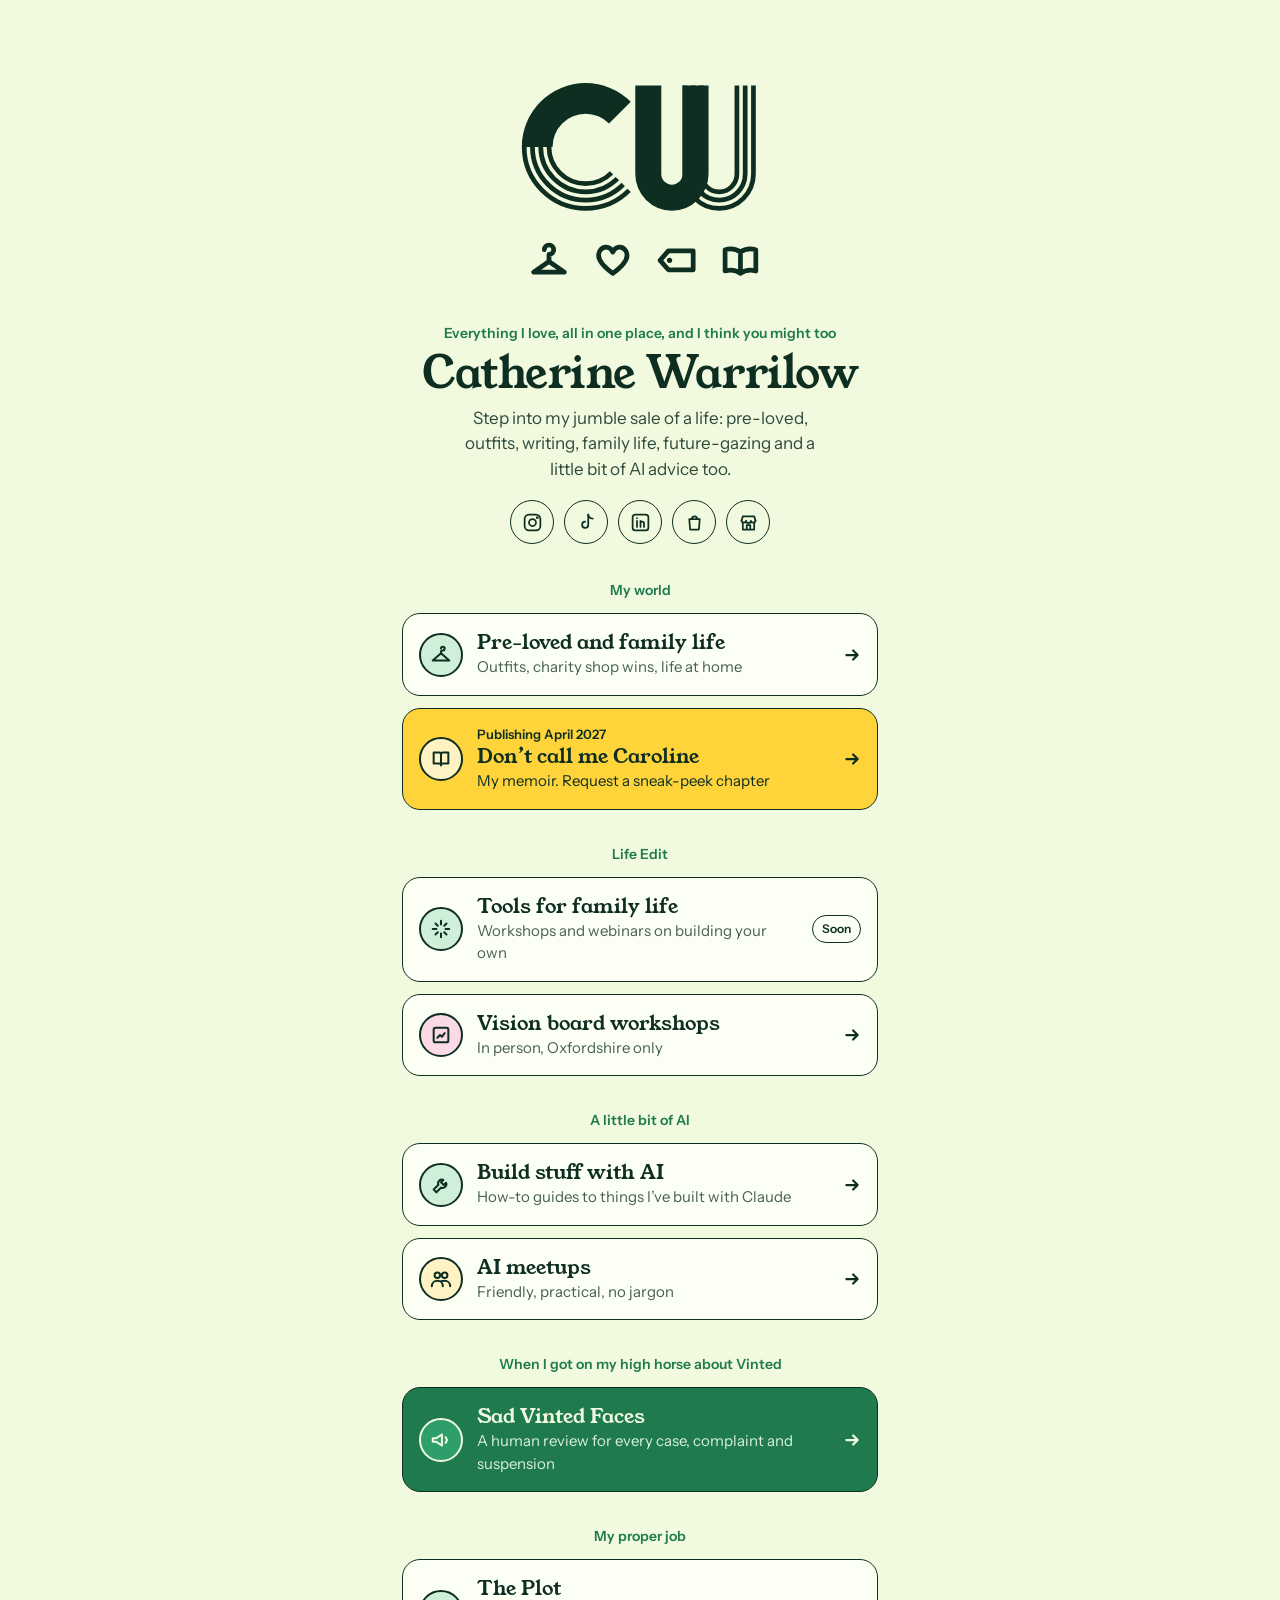
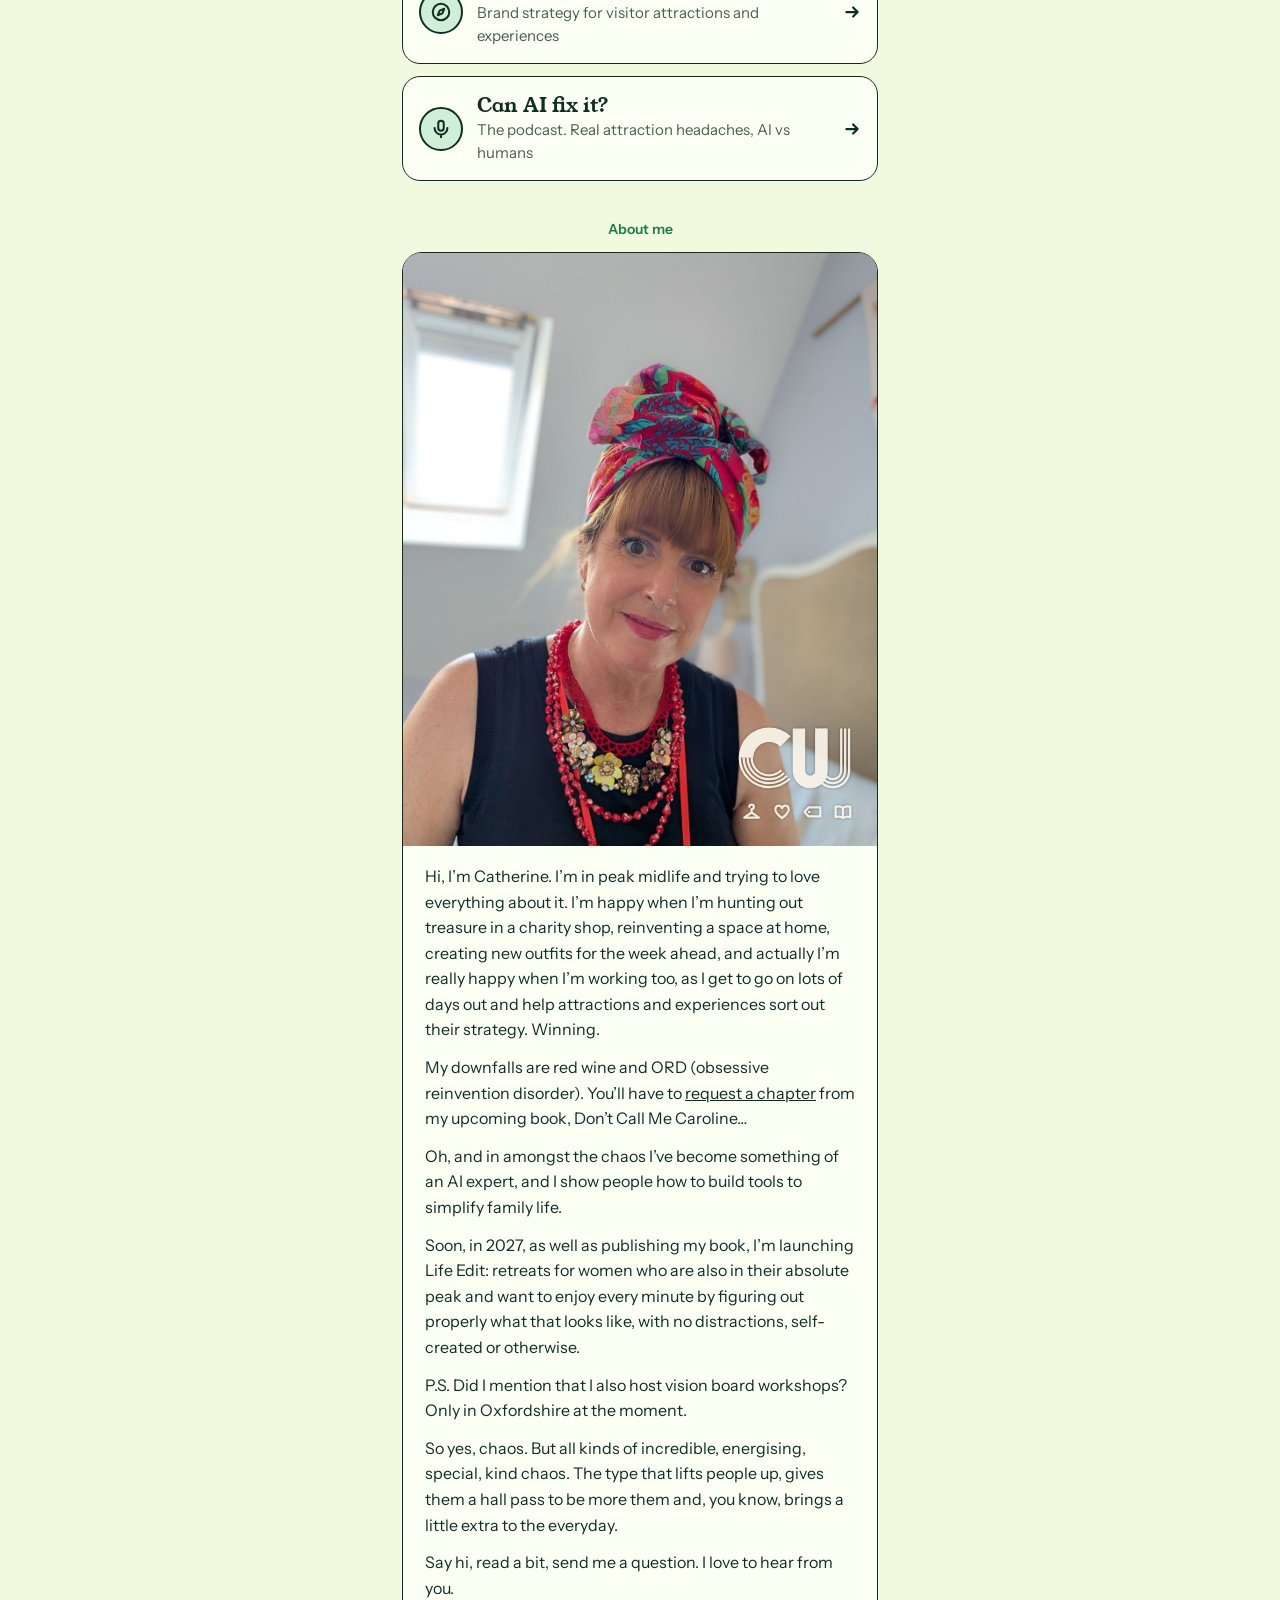
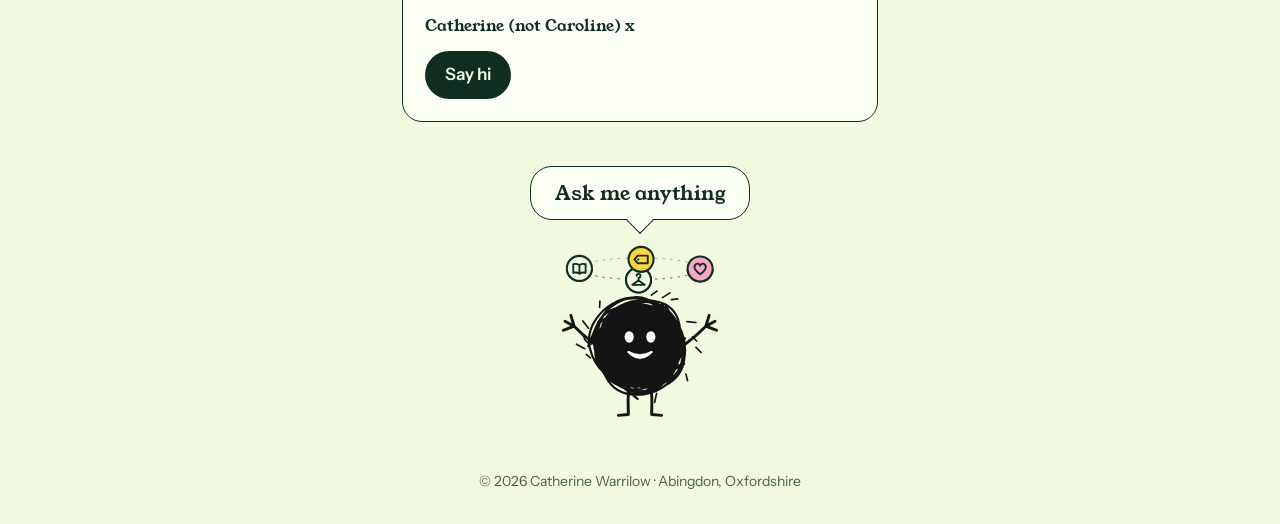
==== commit fadda700: "Auto-sync 2026-11-27 14:12:20" ====
--- a/index.html
+++ b/index.html
@@ -12,7 +12,7 @@
 <link rel="icon" href="/favicon.svg" type="image/svg+xml">
 <link rel="preconnect" href="https://fonts.googleapis.com"><link rel="preconnect" href="https://fonts.gstatic.com" crossorigin>
 <link href="https://fonts.googleapis.com/css2?family=Young+Serif&family=Instrument+Sans:wght@400;500;600&display=swap" rel="stylesheet">
-<link rel="stylesheet" href="/styles.css?v=11">
+<link rel="stylesheet" href="/styles.css?v=12">
 </head>
 <body>
 <main class="page"><header class="hero"><div class="logo-hero"><svg class="logo-mark" role="img" aria-label="CW logo with hanger, heart, price tag and book icons" viewBox="0 0 220 180" ><g><clipPath id="cwT"><rect x="0" y="0" width="130" height="60"/></clipPath><clipPath id="cwB"><rect x="0" y="60" width="130" height="60"/></clipPath><path d="M102.18 98.18 A54 54 0 1 1 102.18 21.82 L83.80 40.20 A28 28 0 1 0 83.80 79.80 Z" fill="currentColor" clip-path="url(#cwT)"/><g clip-path="url(#cwB)"><path d="M100.77 96.77 A52 52 0 1 1 100.77 23.23" fill="none" stroke="currentColor" stroke-width="4"/><path d="M95.82 91.82 A45 45 0 1 1 95.82 28.18" fill="none" stroke="currentColor" stroke-width="4"/><path d="M90.87 86.87 A38 38 0 1 1 90.87 33.13" fill="none" stroke="currentColor" stroke-width="4"/><path d="M85.92 81.92 A31 31 0 1 1 85.92 38.08" fill="none" stroke="currentColor" stroke-width="4"/></g></g><g transform="translate(98 0)"><path d="M8 8 V83.0 A31.0 31.0 0 0 0 70 83.0 V8 H48 V83.0 A9.0 9.0 0 0 1 30 83.0 V8 Z" fill="currentColor"/><path d="M50 8 V83 A29 29 0 0 0 108 83 V8" fill="none" stroke="currentColor" stroke-width="4"/><path d="M57 8 V83 A22 22 0 0 0 101 83 V8" fill="none" stroke="currentColor" stroke-width="4"/><path d="M64 8 V83 A15 15 0 0 0 94 83 V8" fill="none" stroke="currentColor" stroke-width="4"/></g><g transform="translate(18 140)"><g fill="none" stroke="currentColor" stroke-width="4" stroke-linecap="round" stroke-linejoin="round"><path d="M11 7 a4 4 0 1 1 4 4 V17"/><path d="M15 17 L2 26 H28 Z"/></g></g><g transform="translate(72 140)"><g fill="none" stroke="currentColor" stroke-width="4" stroke-linecap="round" stroke-linejoin="round"><path d="M15 27 C4 19 1 13 4 8 C7 3 13 4 15 9 C17 4 23 3 26 8 C29 13 26 19 15 27 Z"/></g></g><g transform="translate(126 140)"><g fill="none" stroke="currentColor" stroke-width="4" stroke-linecap="round" stroke-linejoin="round"><path d="M1 16 L8 8 H29 V24 H8 Z"/></g><circle cx="9" cy="16" r="2.2" fill="currentColor"/></g><g transform="translate(180 140)"><g fill="none" stroke="currentColor" stroke-width="4" stroke-linecap="round" stroke-linejoin="round"><path d="M15 9 C11 6 6 6 2 7 V25 C6 24 11 24 15 27 C19 24 24 24 28 25 V7 C24 6 19 6 15 9 Z M15 9 V27"/></g></g></svg></div>
@@ -73,22 +73,21 @@
 <p class="small" id="ask-msg" role="status" aria-live="polite"></p>
 </form>
 </div>
-<svg class="bagbuddy" viewBox="0 0 240 232" role="img" aria-label="A little round character with my four icons spinning round his head">
-<defs><clipPath id="bb-right"><rect x="120" y="60" width="60" height="130"/></clipPath><clipPath id="bb-front"><rect x="0" y="46" width="240" height="190"/></clipPath></defs>
-<ellipse cx="120" cy="46" rx="72" ry="14" fill="none" stroke="#0F2E22" stroke-width="1.2" stroke-dasharray="3 6" opacity=".45"/>
-<g id="bb-orb"><g><animateMotion dur="12s" repeatCount="indefinite" begin="-0s" path="M48,46 a72,14 0 1,0 144,0 a72,14 0 1,0 -144,0"/><circle r="15" fill="#F1FADF" stroke="#0F2E22" stroke-width="2.5"/><g transform="translate(-8.5,-9) scale(.57)"><g fill="none" stroke="#0F2E22" stroke-width="4" stroke-linecap="round" stroke-linejoin="round"><path d="M11 7 a4 4 0 1 1 4 4 V17"/><path d="M15 17 L2 26 H28 Z"/></g></g></g><g><animateMotion dur="12s" repeatCount="indefinite" begin="-3s" path="M48,46 a72,14 0 1,0 144,0 a72,14 0 1,0 -144,0"/><circle r="15" fill="#F7A8C4" stroke="#0F2E22" stroke-width="2.5"/><g transform="translate(-8.5,-9) scale(.57)"><g fill="none" stroke="#0F2E22" stroke-width="4" stroke-linecap="round" stroke-linejoin="round"><path d="M15 27 C4 19 1 13 4 8 C7 3 13 4 15 9 C17 4 23 3 26 8 C29 13 26 19 15 27 Z"/></g></g></g><g><animateMotion dur="12s" repeatCount="indefinite" begin="-6s" path="M48,46 a72,14 0 1,0 144,0 a72,14 0 1,0 -144,0"/><circle r="15" fill="#FFD43B" stroke="#0F2E22" stroke-width="2.5"/><g transform="translate(-8.5,-9) scale(.57)"><g fill="none" stroke="#0F2E22" stroke-width="4" stroke-linecap="round" stroke-linejoin="round"><path d="M1 16 L8 8 H29 V24 H8 Z"/></g><circle cx="9" cy="16" r="2.2" fill="#0F2E22"/></g></g><g><animateMotion dur="12s" repeatCount="indefinite" begin="-9s" path="M48,46 a72,14 0 1,0 144,0 a72,14 0 1,0 -144,0"/><circle r="15" fill="#F1FADF" stroke="#0F2E22" stroke-width="2.5"/><g transform="translate(-8.5,-9) scale(.57)"><g fill="none" stroke="#0F2E22" stroke-width="4" stroke-linecap="round" stroke-linejoin="round"><path d="M15 9 C11 6 6 6 2 7 V25 C6 24 11 24 15 27 C19 24 24 24 28 25 V7 C24 6 19 6 15 9 Z M15 9 V27"/></g></g></g></g>
-<g fill="none" stroke="#0F2E22" stroke-width="3.5" stroke-linecap="round" stroke-linejoin="round">
-<path d="M74 126 L40 100 M40 100 L30 94 M40 100 L36 88 M40 100 L28 104"/>
-<path d="M166 126 L200 100 M200 100 L210 94 M200 100 L204 88 M200 100 L212 104"/>
-<path d="M106 168 V206 H94 M134 168 V206 H146"/>
+<svg class="bagbuddy" viewBox="0 0 240 232" role="img" aria-label="A messy little scribble monster with my four icons buzzing round his head">
+<defs><clipPath id="bb-front"><rect x="0" y="32" width="240" height="210"/></clipPath></defs>
+<ellipse cx="120" cy="32" rx="72" ry="13" fill="none" stroke="#0F2E22" stroke-width="1.2" stroke-dasharray="3 6" opacity=".35"/>
+<g id="bb-orb"><g><animateMotion dur="7s" repeatCount="indefinite" begin="-0.0s" path="M48,32 a72,13 0 1,0 144,0 a72,13 0 1,0 -144,0"/><g><animateTransform attributeName="transform" type="translate" values="0 0;1.5 -2;-1.5 1;1 2;0 0" dur="0.50s" repeatCount="indefinite"/><circle r="15" fill="#F1FADF" stroke="#0F2E22" stroke-width="2.5"/><g transform="translate(-8.5,-9) scale(.57)"><g fill="none" stroke="#0F2E22" stroke-width="4" stroke-linecap="round" stroke-linejoin="round"><path d="M11 7 a4 4 0 1 1 4 4 V17"/><path d="M15 17 L2 26 H28 Z"/></g></g></g></g><g><animateMotion dur="7s" repeatCount="indefinite" begin="-1.75s" path="M48,32 a72,13 0 1,0 144,0 a72,13 0 1,0 -144,0"/><g><animateTransform attributeName="transform" type="translate" values="0 0;1.5 -2;-1.5 1;1 2;0 0" dur="0.57s" repeatCount="indefinite"/><circle r="15" fill="#F7A8C4" stroke="#0F2E22" stroke-width="2.5"/><g transform="translate(-8.5,-9) scale(.57)"><g fill="none" stroke="#0F2E22" stroke-width="4" stroke-linecap="round" stroke-linejoin="round"><path d="M15 27 C4 19 1 13 4 8 C7 3 13 4 15 9 C17 4 23 3 26 8 C29 13 26 19 15 27 Z"/></g></g></g></g><g><animateMotion dur="7s" repeatCount="indefinite" begin="-3.5s" path="M48,32 a72,13 0 1,0 144,0 a72,13 0 1,0 -144,0"/><g><animateTransform attributeName="transform" type="translate" values="0 0;1.5 -2;-1.5 1;1 2;0 0" dur="0.64s" repeatCount="indefinite"/><circle r="15" fill="#FFD43B" stroke="#0F2E22" stroke-width="2.5"/><g transform="translate(-8.5,-9) scale(.57)"><g fill="none" stroke="#0F2E22" stroke-width="4" stroke-linecap="round" stroke-linejoin="round"><path d="M1 16 L8 8 H29 V24 H8 Z"/></g><circle cx="9" cy="16" r="2.2" fill="#0F2E22"/></g></g></g><g><animateMotion dur="7s" repeatCount="indefinite" begin="-5.25s" path="M48,32 a72,13 0 1,0 144,0 a72,13 0 1,0 -144,0"/><g><animateTransform attributeName="transform" type="translate" values="0 0;1.5 -2;-1.5 1;1 2;0 0" dur="0.71s" repeatCount="indefinite"/><circle r="15" fill="#F1FADF" stroke="#0F2E22" stroke-width="2.5"/><g transform="translate(-8.5,-9) scale(.57)"><g fill="none" stroke="#0F2E22" stroke-width="4" stroke-linecap="round" stroke-linejoin="round"><path d="M15 9 C11 6 6 6 2 7 V25 C6 24 11 24 15 27 C19 24 24 24 28 25 V7 C24 6 19 6 15 9 Z M15 9 V27"/></g></g></g></g></g>
+<g fill="none" stroke="#141414" stroke-linecap="round" stroke-linejoin="round">
+<path stroke-width="3.5" d="M74 128 Q58 118 41 101 M41 101 L30 95 M41 101 L37 88 M41 101 L28 106"/>
+<path stroke-width="3.5" d="M166 128 Q182 118 199 101 M199 101 L210 95 M199 101 L203 88 M199 101 L212 106"/>
+<path stroke-width="3.5" d="M107 170 Q105 188 106 207 L94 208 M133 170 Q135 188 134 207 L146 208"/>
+<circle cx="120" cy="124" r="40" fill="#141414" stroke="none"/>
+<path stroke-width="2.6" d="M143.4 148.3 Q143.4 148.3 128.7 150.1 Q114.1 151.8 104.7 142.4 Q95.3 132.9 91.4 119.6 Q87.6 106.4 99.4 99.0 Q111.2 91.6 124.8 89.8 Q138.4 88.1 144.8 100.0 Q151.3 111.9 149.0 124.0 Q146.8 136.1 136.2 144.7 M158.2 165.6 Q158.2 165.6 135.9 171.4 Q113.7 177.3 95.4 166.6 Q77.0 156.0 68.0 135.4 Q59.1 114.9 76.3 101.1 Q93.6 87.3 113.9 79.9 Q134.3 72.5 147.9 89.5 Q161.5 106.6 160.2 125.9 Q158.9 145.2 144.1 157.2 M131.4 90.9 Q131.4 90.9 140.0 102.9 Q148.7 114.8 148.1 129.2 Q147.6 143.5 134.5 148.6 Q121.5 153.6 109.6 150.7 Q97.7 147.8 91.1 137.1 Q84.4 126.5 86.9 112.2 Q89.3 97.9 104.1 94.4 Q118.9 90.8 130.9 98.1 M72.4 141.0 Q72.4 141.0 77.6 123.8 Q82.9 106.5 96.5 95.0 Q110.1 83.5 128.0 88.5 Q145.9 93.5 156.6 109.6 Q167.4 125.7 158.9 143.6 Q150.4 161.5 132.1 164.7 Q113.8 168.0 95.0 162.5 Q76.1 157.1 77.8 138.1 M117.2 91.8 Q117.2 91.8 132.8 95.0 Q148.3 98.2 153.3 114.6 Q158.3 131.1 147.6 144.4 Q136.9 157.6 119.7 161.7 Q102.6 165.7 92.5 152.1 Q82.4 138.5 80.0 122.6 Q77.6 106.7 90.9 96.2 Q104.2 85.7 120.7 88.0 M148.2 88.2 Q148.2 88.2 153.6 103.3 Q159.1 118.4 158.9 134.6 Q158.7 150.8 142.6 158.1 Q126.6 165.4 108.6 160.4 Q90.6 155.4 85.5 137.4 Q80.5 119.3 92.0 106.6 Q103.6 93.9 118.9 90.2 Q134.2 86.6 148.7 95.2 M95.7 124.3 Q95.7 124.3 93.1 113.2 Q90.5 102.0 102.0 100.0 Q113.5 98.1 122.7 100.2 Q131.9 102.3 136.8 111.0 Q141.7 119.8 139.4 131.8 Q137.1 143.7 125.0 141.8 Q112.9 140.0 103.4 136.8 Q93.8 133.5 91.5 122.8 M146.3 74.8 Q146.3 74.8 160.0 90.9 Q173.8 107.0 174.1 129.6 Q174.3 152.2 154.1 165.8 Q133.9 179.5 113.6 168.8 Q93.4 158.0 84.4 140.4 Q75.5 122.8 83.0 104.2 Q90.5 85.7 109.9 79.3 Q129.3 72.8 148.5 81.9 M110.7 164.7 Q110.7 164.7 94.1 157.2 Q77.6 149.7 70.9 131.2 Q64.1 112.7 77.5 97.7 Q90.9 82.6 109.9 82.1 Q128.9 81.6 142.9 93.9 Q156.9 106.1 156.5 124.9 Q156.1 143.8 139.9 151.5 Q123.6 159.3 104.7 161.5 M158.0 88.6 Q158.0 88.6 163.1 106.9 Q168.2 125.3 162.0 144.2 Q155.7 163.2 135.5 164.2 Q115.3 165.2 100.4 155.0 Q85.5 144.7 82.6 126.6 Q79.7 108.6 92.7 95.1 Q105.7 81.6 125.0 80.9 Q144.3 80.2 155.1 95.6 M126.7 138.1 Q126.7 138.1 117.3 145.5 Q108.0 152.8 99.2 144.1 Q90.4 135.4 92.7 125.2 Q95.1 115.0 101.1 108.1 Q107.1 101.3 116.8 101.3 Q126.6 101.3 132.9 109.0 Q139.1 116.8 135.8 125.6 Q132.5 134.4 125.5 143.7 M69.8 129.8 Q69.8 129.8 72.8 108.5 Q75.8 87.2 95.5 77.0 Q115.2 66.7 138.8 71.1 Q162.4 75.4 167.1 98.3 Q171.8 121.2 161.5 139.3 Q151.2 157.3 130.1 168.8 Q108.9 180.2 89.9 164.3 Q70.9 148.3 70.6 126.1 M168.0 137.8 Q168.0 137.8 156.2 152.9 Q144.4 168.1 126.5 167.5 Q108.6 167.0 95.7 156.6 Q82.7 146.3 84.1 130.2 Q85.4 114.1 96.1 99.9 Q106.8 85.6 125.1 89.5 Q143.4 93.5 155.1 107.8 Q166.8 122.2 159.3 138.6 M139.9 93.9 Q139.9 93.9 150.8 104.9 Q161.6 116.0 159.7 130.9 Q157.9 145.9 144.9 151.2 Q131.9 156.5 118.8 155.5 Q105.7 154.6 100.2 142.6 Q94.6 130.6 100.7 120.3 Q106.7 110.0 117.0 106.1 Q127.2 102.2 138.3 106.0 M111.0 86.1 Q111.0 86.1 127.9 86.8 Q144.8 87.5 155.1 100.8 Q165.3 114.1 158.7 127.9 Q152.0 141.8 140.3 147.4 Q128.7 153.1 116.7 149.2 Q104.8 145.4 100.1 134.0 Q95.4 122.7 100.7 111.6 Q106.1 100.6 118.5 94.5 M151.0 77.5 Q151.0 77.5 159.2 98.0 Q167.3 118.5 165.2 139.9 Q163.1 161.2 142.2 172.9 Q121.3 184.6 99.2 174.5 Q77.1 164.5 69.8 142.3 Q62.4 120.0 75.5 101.4 Q88.6 82.9 109.9 80.8 Q131.1 78.6 151.1 88.8 M136.7 89.9 Q136.7 89.9 151.0 98.0 Q165.3 106.1 163.5 122.9 Q161.7 139.6 148.0 146.3 Q134.3 152.9 121.5 150.7 Q108.6 148.6 101.4 137.9 Q94.3 127.3 93.8 111.5 Q93.3 95.8 109.1 89.1 Q125.0 82.5 137.0 92.2 M174.0 115.7 Q174.0 115.7 165.4 134.0 Q156.8 152.4 139.3 159.3 Q121.8 166.2 99.8 163.1 Q77.8 160.0 73.1 137.6 Q68.4 115.3 80.6 97.5 Q92.9 79.7 114.9 73.5 Q136.8 67.3 152.2 83.7 Q167.5 100.1 171.1 121.8 M128.7 167.3 Q128.7 167.3 107.8 165.8 Q86.9 164.3 77.9 145.7 Q69.0 127.0 74.2 107.6 Q79.4 88.3 98.5 82.1 Q117.6 75.9 139.2 80.3 Q160.8 84.8 163.5 106.6 Q166.2 128.4 155.6 146.0 Q145.0 163.5 123.9 167.6 M77.1 149.7 Q77.1 149.7 75.4 127.7 Q73.8 105.7 90.8 93.2 Q107.9 80.8 128.7 79.2 Q149.6 77.6 161.4 95.0 Q173.2 112.4 168.5 131.4 Q163.7 150.4 147.6 165.7 Q131.6 181.0 111.6 170.5 Q91.7 159.9 81.5 141.5 M71.5 107.4 Q71.5 107.4 85.2 91.7 Q98.9 75.9 118.4 81.4 Q137.9 86.8 152.0 99.8 Q166.1 112.7 160.5 131.2 Q154.9 149.6 138.9 159.1 Q122.9 168.6 102.6 165.4 Q82.4 162.3 75.8 142.8 Q69.1 123.3 77.5 105.2 M161.7 99.7 Q161.7 99.7 164.4 119.7 Q167.1 139.7 154.0 156.0 Q140.9 172.3 120.0 170.7 Q99.0 169.2 85.1 154.4 Q71.2 139.6 74.3 119.7 Q77.3 99.8 93.7 85.4 Q110.1 71.1 131.4 78.3 Q152.6 85.4 163.5 104.4 M117.1 188.2 Q117.1 188.2 99.1 173.9 Q81.1 159.5 76.4 139.8 Q71.7 120.1 82.4 101.7 Q93.0 83.3 114.6 83.4 Q136.1 83.5 152.2 96.5 Q168.2 109.5 166.7 129.8 Q165.1 150.2 150.7 167.0 Q136.3 183.8 112.3 181.0 M150.2 165.4 Q150.2 165.4 129.1 173.9 Q107.9 182.4 88.3 167.7 Q68.6 152.9 72.4 130.4 Q76.2 107.8 89.2 89.0 Q102.3 70.1 125.2 75.5 Q148.1 80.9 161.6 97.8 Q175.2 114.8 173.4 138.1 Q171.6 161.5 149.6 172.4 M95.6 133.2 Q95.6 133.2 94.7 121.9 Q93.8 110.6 101.8 100.1 Q109.9 89.7 121.4 95.6 Q133.0 101.5 142.5 109.1 Q151.9 116.6 148.0 128.7 Q144.1 140.9 132.7 143.5 Q121.3 146.1 110.2 144.0 Q99.2 141.8 93.2 130.5 M170.8 146.3 Q170.8 146.3 154.0 153.9 Q137.2 161.5 121.6 160.9 Q106.1 160.3 98.5 147.1 Q90.8 134.0 90.1 116.8 Q89.4 99.6 106.5 94.5 Q123.5 89.4 137.8 95.7 Q152.1 102.0 159.4 116.2 Q166.8 130.3 160.9 147.6 M113.0 180.5 Q113.0 180.5 93.0 171.3 Q73.0 162.1 71.9 141.5 Q70.8 120.9 81.7 105.9 Q92.6 90.9 112.5 84.7 Q132.4 78.4 147.3 93.9 Q162.1 109.3 159.5 128.7 Q156.9 148.1 144.3 165.8 Q131.8 183.5 109.3 178.4 M172.9 146.5 Q172.9 146.5 153.5 156.9 Q134.0 167.3 114.3 162.0 Q94.6 156.7 83.6 139.4 Q72.6 122.1 78.2 100.7 Q83.8 79.2 105.6 75.7 Q127.3 72.1 143.9 81.7 Q160.5 91.4 167.6 109.9 Q174.8 128.5 161.4 143.7 M129.0 143.0 Q129.0 143.0 117.9 144.4 Q106.8 145.8 95.4 140.0 Q84.1 134.1 87.1 121.8 Q90.1 109.6 98.0 101.0 Q105.8 92.4 116.8 95.9 Q127.8 99.3 134.9 107.6 Q141.9 115.8 137.2 125.2 Q132.5 134.6 124.1 140.4 M117.7 94.3 Q117.7 94.3 130.4 95.3 Q143.0 96.3 142.5 108.5 Q142.0 120.7 141.5 132.3 Q140.9 143.9 128.8 144.7 Q116.7 145.5 107.3 140.0 Q98.0 134.5 94.0 123.1 Q90.1 111.7 99.9 104.7 Q109.7 97.7 120.5 96.8 M168.3 122.4 Q168.3 122.4 161.5 141.5 Q154.8 160.6 136.1 166.9 Q117.4 173.3 100.5 165.1 Q83.5 156.8 80.4 139.5 Q77.3 122.2 86.2 107.7 Q95.1 93.2 112.2 91.1 Q129.3 88.9 146.7 97.6 Q164.1 106.4 161.4 125.7 M153.4 145.3 Q153.4 145.3 141.4 150.5 Q129.5 155.8 118.3 152.9 Q107.0 150.0 101.3 140.1 Q95.6 130.2 98.9 118.5 Q102.3 106.9 114.1 104.7 Q125.9 102.4 137.2 106.3 Q148.5 110.1 150.1 122.0 Q151.7 133.9 147.4 147.3 M65.7 114.4 Q65.7 114.4 80.1 97.8 Q94.5 81.2 115.8 83.4 Q137.1 85.6 153.1 99.8 Q169.1 113.9 166.8 136.1 Q164.5 158.4 145.5 171.2 Q126.4 184.0 105.3 176.6 Q84.2 169.2 72.4 150.5 Q60.6 131.8 71.8 113.2 M142.3 133.1 Q142.3 133.1 133.0 141.2 Q123.8 149.3 111.5 145.5 Q99.1 141.7 91.1 130.6 Q83.0 119.5 89.0 106.4 Q95.0 93.3 108.8 87.3 Q122.7 81.3 135.7 89.4 Q148.8 97.5 152.1 112.2 Q155.5 126.9 146.6 140.0 M106.7 156.1 Q106.7 156.1 96.6 142.7 Q86.5 129.4 93.1 115.7 Q99.6 102.0 110.2 89.8 Q120.9 77.7 138.1 82.7 Q155.4 87.8 160.7 104.1 Q166.1 120.4 159.5 135.7 Q152.9 151.0 136.3 156.2 Q119.7 161.4 108.8 149.5 M76.8 126.5 Q76.8 126.5 86.4 110.6 Q96.0 94.7 113.7 87.9 Q131.5 81.0 146.8 92.5 Q162.1 103.9 164.8 122.0 Q167.5 140.1 153.9 151.1 Q140.4 162.0 125.0 160.9 Q109.6 159.8 99.0 149.3 Q88.5 138.7 88.9 122.9 M136.8 99.0 Q136.8 99.0 144.6 109.3 Q152.5 119.7 148.2 131.6 Q144.0 143.4 133.0 145.6 Q121.9 147.7 109.2 148.3 Q96.4 148.9 92.0 136.0 Q87.5 123.1 95.1 112.7 Q102.8 102.2 114.8 99.4 Q126.8 96.5 137.7 103.3 M114.9 94.3 Q114.9 94.3 127.0 95.3 Q139.1 96.4 140.2 108.2 Q141.3 119.9 139.2 131.6 Q137.1 143.3 124.0 148.2 Q110.9 153.0 101.8 143.2 Q92.7 133.4 92.1 122.2 Q91.4 111.1 98.5 102.3 Q105.5 93.6 117.8 92.4 M88.3 89.4 Q88.3 89.4 105.3 81.4 Q122.3 73.4 142.3 79.1 Q162.3 84.8 165.4 105.1 Q168.4 125.5 159.0 143.1 Q149.6 160.7 129.9 160.2 Q110.2 159.6 96.3 148.6 Q82.4 137.6 80.5 119.3 Q78.7 101.1 91.9 85.6 M96.2 82.9 Q96.2 82.9 115.6 82.1 Q135.1 81.2 146.2 95.8 Q157.3 110.4 160.7 130.1 Q164.0 149.7 145.3 157.8 Q126.6 165.8 105.8 166.5 Q84.9 167.1 74.3 147.8 Q63.7 128.5 75.9 112.4 Q88.2 96.4 103.9 87.2 M165.9 111.8 Q165.9 111.8 165.8 133.6 Q165.7 155.5 144.3 161.6 Q122.9 167.6 102.7 162.9 Q82.4 158.2 77.7 138.4 Q73.0 118.7 80.1 99.9 Q87.3 81.2 108.7 73.2 Q130.0 65.3 144.6 81.6 Q159.2 98.0 166.0 118.1 M158.5 90.1 Q158.5 90.1 161.2 108.2 Q163.9 126.4 152.9 138.0 Q141.9 149.6 127.6 151.8 Q113.3 153.9 99.0 146.4 Q84.7 138.9 84.5 122.0 Q84.2 105.2 97.1 94.7 Q109.9 84.3 125.4 86.9 Q140.9 89.4 151.2 101.3 M136.0 93.0 Q136.0 93.0 140.2 107.7 Q144.4 122.3 145.5 137.9 Q146.5 153.5 130.8 159.5 Q115.1 165.5 99.2 160.2 Q83.3 155.0 82.1 139.3 Q81.0 123.7 87.5 111.6 Q94.1 99.6 108.0 96.7 Q122.0 93.9 137.1 100.5 M94.8 150.0 Q94.8 150.0 87.5 136.2 Q80.3 122.3 83.0 104.1 Q85.6 85.8 104.5 83.3 Q123.4 80.8 142.0 86.7 Q160.5 92.5 159.8 111.5 Q159.0 130.5 148.7 143.8 Q138.5 157.0 120.9 159.6 Q103.3 162.3 92.5 148.7 M162.9 117.0 Q162.9 117.0 162.2 134.0 Q161.5 151.0 146.3 160.8 Q131.2 170.6 115.4 163.7 Q99.7 156.7 91.6 142.6 Q83.5 128.6 93.4 116.7 Q103.3 104.9 116.2 96.2 Q129.1 87.5 142.1 97.2 Q155.1 106.8 160.0 122.1 M105.4 168.2 Q105.4 168.2 89.8 159.3 Q74.2 150.4 73.8 132.3 Q73.3 114.1 86.2 101.8 Q99.1 89.4 118.4 87.7 Q137.7 86.1 152.0 101.5 Q166.2 117.0 157.9 135.1 Q149.6 153.3 134.7 164.8 Q119.7 176.4 102.5 168.4 M85.0 143.8 Q85.0 143.8 76.2 127.4 Q67.5 111.0 80.6 97.1 Q93.8 83.2 111.0 83.1 Q128.2 83.0 144.8 91.9 Q161.4 100.8 161.6 121.0 Q161.8 141.3 144.8 150.8 Q127.7 160.4 111.5 156.0 Q95.2 151.6 86.2 138.6 M101.0 142.1 Q101.0 142.1 93.1 133.6 Q85.1 125.1 86.9 111.9 Q88.6 98.7 101.6 93.7 Q114.6 88.7 125.2 95.5 Q135.9 102.4 139.4 113.2 Q143.0 124.0 137.5 134.4 Q132.0 144.7 120.2 145.9 Q108.5 147.1 99.8 140.0 M120.7 147.0 Q120.7 147.0 110.3 141.0 Q99.8 135.0 96.7 122.4 Q93.5 109.7 104.6 103.7 Q115.7 97.7 125.9 97.4 Q136.1 97.1 142.8 104.8 Q149.4 112.5 148.9 123.0 Q148.5 133.6 139.3 139.9 Q130.0 146.3 116.7 146.1 M152.9 79.3 Q152.9 79.3 162.6 100.2 Q172.3 121.2 159.5 139.8 Q146.7 158.4 125.7 164.3 Q104.8 170.2 90.1 155.8 Q75.4 141.4 70.6 122.3 Q65.7 103.3 78.2 84.5 Q90.7 65.8 114.6 66.7 Q138.4 67.6 154.0 85.1 M115.9 175.3 Q115.9 175.3 93.7 166.9 Q71.5 158.4 62.3 135.5 Q53.2 112.6 67.4 92.2 Q81.6 71.8 105.6 68.1 Q129.6 64.4 149.2 78.7 Q168.8 93.0 167.9 116.5 Q167.1 140.0 150.8 156.2 Q134.5 172.5 112.9 167.5 M130.3 172.2 Q130.3 172.2 112.4 165.3 Q94.6 158.4 86.4 141.7 Q78.1 124.9 84.7 105.7 Q91.2 86.5 112.1 80.3 Q132.9 74.1 147.9 88.0 Q162.8 101.9 165.2 119.8 Q167.7 137.6 157.3 154.2 Q146.8 170.7 125.7 171.5 M127.1 152.5 Q127.1 152.5 112.2 149.7 Q97.3 146.9 86.8 133.3 Q76.3 119.8 84.8 104.6 Q93.4 89.3 109.3 82.3 Q125.2 75.3 138.6 85.7 Q152.0 96.2 153.5 110.9 Q155.0 125.6 146.4 136.8 Q137.9 148.1 121.8 153.8 M96.5 170.4 Q96.5 170.4 83.4 155.3 Q70.3 140.2 72.6 121.8 Q74.9 103.4 88.8 89.6 Q102.7 75.8 124.2 78.3 Q145.6 80.7 151.9 100.1 Q158.2 119.5 151.4 135.6 Q144.7 151.6 128.9 160.2 Q113.0 168.8 95.6 161.1 M138.8 171.0 Q138.8 171.0 120.4 167.3 Q102.0 163.6 86.2 150.4 Q70.5 137.3 79.3 118.8 Q88.0 100.3 104.0 88.1 Q120.0 76.0 137.1 86.3 Q154.2 96.6 160.6 113.0 Q166.9 129.5 160.9 148.0 Q154.9 166.5 135.0 168.1 M61.8 122.2 Q61.8 122.2 69.3 100.6 Q76.7 79.0 99.6 69.6 Q122.5 60.1 140.0 76.0 Q157.4 91.9 163.2 112.3 Q168.9 132.8 154.7 149.0 Q140.5 165.3 117.4 171.6 Q94.3 178.0 81.6 158.1 Q69.0 138.2 70.9 118.1 M100.0 147.9 Q100.0 147.9 94.9 135.2 Q89.9 122.4 98.4 111.0 Q107.0 99.6 119.8 102.0 Q132.6 104.4 139.6 111.8 Q146.6 119.2 151.4 131.1 Q156.1 142.9 144.9 150.8 Q133.7 158.6 123.4 152.6 Q113.2 146.5 103.8 139.9 M96.2 141.7 Q96.2 141.7 89.7 129.9 Q83.1 118.1 89.4 105.2 Q95.8 92.3 111.0 84.7 Q126.2 77.0 136.2 90.4 Q146.1 103.7 153.3 118.6 Q160.5 133.6 145.9 142.1 Q131.4 150.6 116.9 151.3 Q102.5 152.0 89.7 141.7 M69.2 143.9 Q69.2 143.9 65.6 122.1 Q62.0 100.4 81.4 89.9 Q100.8 79.3 120.7 80.8 Q140.7 82.2 155.9 98.3 Q171.1 114.3 160.3 132.9 Q149.5 151.5 133.0 162.3 Q116.5 173.1 95.2 167.3 Q73.9 161.5 66.6 140.1 M138.5 134.2 Q138.5 134.2 134.1 145.1 Q129.8 155.9 116.6 157.9 Q103.3 159.9 97.2 149.0 Q91.0 138.1 92.0 128.1 Q93.0 118.0 99.7 107.2 Q106.5 96.4 119.0 100.9 Q131.5 105.3 135.2 115.8 Q139.0 126.3 138.3 137.8 M107.3 167.9 Q107.3 167.9 94.5 157.4 Q81.8 146.9 77.5 131.1 Q73.3 115.2 87.5 108.0 Q101.7 100.9 114.5 99.5 Q127.2 98.0 137.7 107.3 Q148.3 116.6 149.4 132.7 Q150.5 148.9 136.0 158.6 Q121.4 168.3 106.9 160.9 M93.1 141.6 Q93.1 141.6 88.8 127.9 Q84.6 114.1 96.5 104.1 Q108.4 94.1 124.1 95.3 Q139.8 96.5 148.6 109.4 Q157.4 122.3 152.7 136.6 Q148.0 150.8 134.8 155.5 Q121.6 160.2 109.5 155.5 Q97.3 150.8 92.6 138.8 M157.6 148.9 Q157.6 148.9 141.9 159.1 Q126.2 169.3 108.5 165.6 Q90.7 161.8 78.1 146.8 Q65.4 131.8 73.4 113.3 Q81.4 94.8 99.9 82.8 Q118.3 70.9 139.0 81.6 Q159.6 92.3 166.3 114.2 Q173.0 136.2 157.2 151.2 M143.3 142.3 Q143.3 142.3 133.1 146.7 Q122.9 151.2 112.1 149.0 Q101.3 146.8 95.2 136.5 Q89.2 126.1 94.3 114.5 Q99.5 103.0 112.1 98.9 Q124.6 94.9 136.6 101.6 Q148.5 108.3 149.4 121.5 Q150.3 134.8 140.3 141.1 M105.7 175.0 Q105.7 175.0 91.6 158.9 Q77.6 142.8 76.8 123.3 Q76.1 103.8 90.8 90.5 Q105.6 77.2 125.2 79.9 Q144.8 82.5 161.2 97.2 Q177.5 111.9 170.2 133.3 Q162.9 154.6 143.3 162.9 Q123.7 171.2 104.2 164.3 M57.8 125.1 Q57.8 125.1 67.3 102.0 Q76.8 78.8 101.2 78.5 Q125.6 78.2 145.3 88.6 Q165.1 98.9 170.2 122.3 Q175.4 145.7 158.6 164.3 Q141.8 183.0 116.2 183.3 Q90.5 183.6 79.5 162.7 Q68.5 141.8 69.8 120.7 M139.2 158.1 Q139.2 158.1 126.0 153.9 Q112.8 149.8 102.1 141.7 Q91.4 133.6 96.4 121.2 Q101.4 108.7 111.9 103.9 Q122.4 99.0 135.4 99.5 Q148.4 100.0 155.3 112.6 Q162.2 125.3 152.0 134.2 Q141.7 143.2 131.6 149.4 M126.8 159.3 Q126.8 159.3 110.0 155.9 Q93.1 152.6 82.4 137.9 Q71.6 123.1 78.0 105.1 Q84.4 87.0 102.5 83.2 Q120.7 79.3 134.7 87.8 Q148.7 96.4 154.7 111.9 Q160.7 127.4 151.9 143.8 Q143.0 160.2 124.4 159.0 M132.2 152.6 Q132.2 152.6 119.8 151.2 Q107.5 149.9 98.5 140.0 Q89.4 130.1 92.3 115.9 Q95.1 101.7 108.6 94.5 Q122.2 87.3 133.9 95.8 Q145.5 104.2 150.1 115.9 Q154.7 127.5 150.5 141.5 Q146.3 155.4 131.1 156.6 M112.7 154.9 Q112.7 154.9 103.5 144.0 Q94.4 133.2 94.9 119.6 Q95.4 106.1 105.8 94.6 Q116.2 83.2 133.1 85.6 Q150.0 88.0 154.2 103.2 Q158.5 118.4 153.3 130.4 Q148.1 142.3 136.2 150.9 Q124.4 159.4 113.0 150.3 "/>
+<path stroke-width="2" d="M187.2 126.5 L193.3 132.6 M146.9 66.8 L156.0 61.0 M60.6 139.0 L55.5 134.9 M58.2 103.4 L51.4 94.8 M175.1 158.5 L177.1 166.5 M58.9 122.4 L53.5 116.9 M53.2 115.2 L49.5 108.9 M53.7 128.1 L43.8 122.6 M139.9 181.7 L137.6 192.4 M183.1 114.0 L188.0 118.8 M176.4 95.6 L187.2 96.6 M71.5 78.4 L71.9 71.0 M133.6 63.7 L140.3 58.9 M157.8 69.1 L165.3 68.3 "/>
 </g>
-<path d="M120 74 A48 48 0 0 0 120 170 Z" fill="#0F2E22"/>
-<path d="M120 74 A48 48 0 0 1 120 170 Z" fill="#F1FADF"/>
-<g clip-path="url(#bb-right)" fill="none" stroke="#0F2E22" stroke-width="3"><circle cx="120" cy="122" r="40"/><circle cx="120" cy="122" r="32"/><circle cx="120" cy="122" r="24"/></g>
-<circle cx="120" cy="122" r="48" fill="none" stroke="#0F2E22" stroke-width="3.5"/>
-<circle cx="108" cy="116" r="4.5" fill="#FFD43B"/><circle cx="132" cy="116" r="4.5" fill="#0F2E22"/>
-<path d="M108 132 Q120 144 132 132 Q120 138 108 132 Z" fill="#FFD43B" stroke="#FFD43B" stroke-width="3" stroke-linejoin="round"/>
-<g clip-path="url(#bb-front)"><ellipse cx="120" cy="46" rx="72" ry="14" fill="none" stroke="#0F2E22" stroke-width="1.2" stroke-dasharray="3 6" opacity=".45"/><use href="#bb-orb"/></g>
+<g class="bb-eyes"><ellipse cx="107" cy="114" rx="5.5" ry="7" fill="#fff"/><ellipse cx="133" cy="114" rx="5.5" ry="7" fill="#fff"/></g>
+<path d="M106 132 Q120 146 134 132 Q120 140 106 132 Z" fill="#fff" stroke="#fff" stroke-width="2.5" stroke-linejoin="round"/>
+<g clip-path="url(#bb-front)"><ellipse cx="120" cy="32" rx="72" ry="13" fill="none" stroke="#0F2E22" stroke-width="1.2" stroke-dasharray="3 6" opacity=".35"/><use href="#bb-orb"/></g>
 </svg>
 </section>
 <script>
--- a/styles.css
+++ b/styles.css
@@ -54,6 +54,9 @@
 .ask [hidden]{display:none!important}
 .bubble.open .bubble-btn{cursor:default;padding:0 0 10px}
 .ask{display:flex;flex-direction:column;align-items:center;margin:44px 0 8px}
+.bb-eyes{transform-box:fill-box;transform-origin:center;animation:bb-blink 4.5s infinite}
+@keyframes bb-blink{0%,92%,100%{transform:scaleY(1)}95%{transform:scaleY(.1)}}
+@media (prefers-reduced-motion:reduce){.bb-eyes{animation:none}}
 .bagbuddy{width:200px;height:auto;margin-top:22px}
 .bubble{position:relative;background:var(--card);border:1.5px solid var(--ink);border-radius:22px;max-width:340px;width:auto;transition:width .2s}
 .bubble::after{content:"";position:absolute;left:50%;bottom:-11px;width:18px;height:18px;background:var(--card);border-right:1.5px solid var(--ink);border-bottom:1.5px solid var(--ink);transform:translateX(-50%) rotate(45deg)}
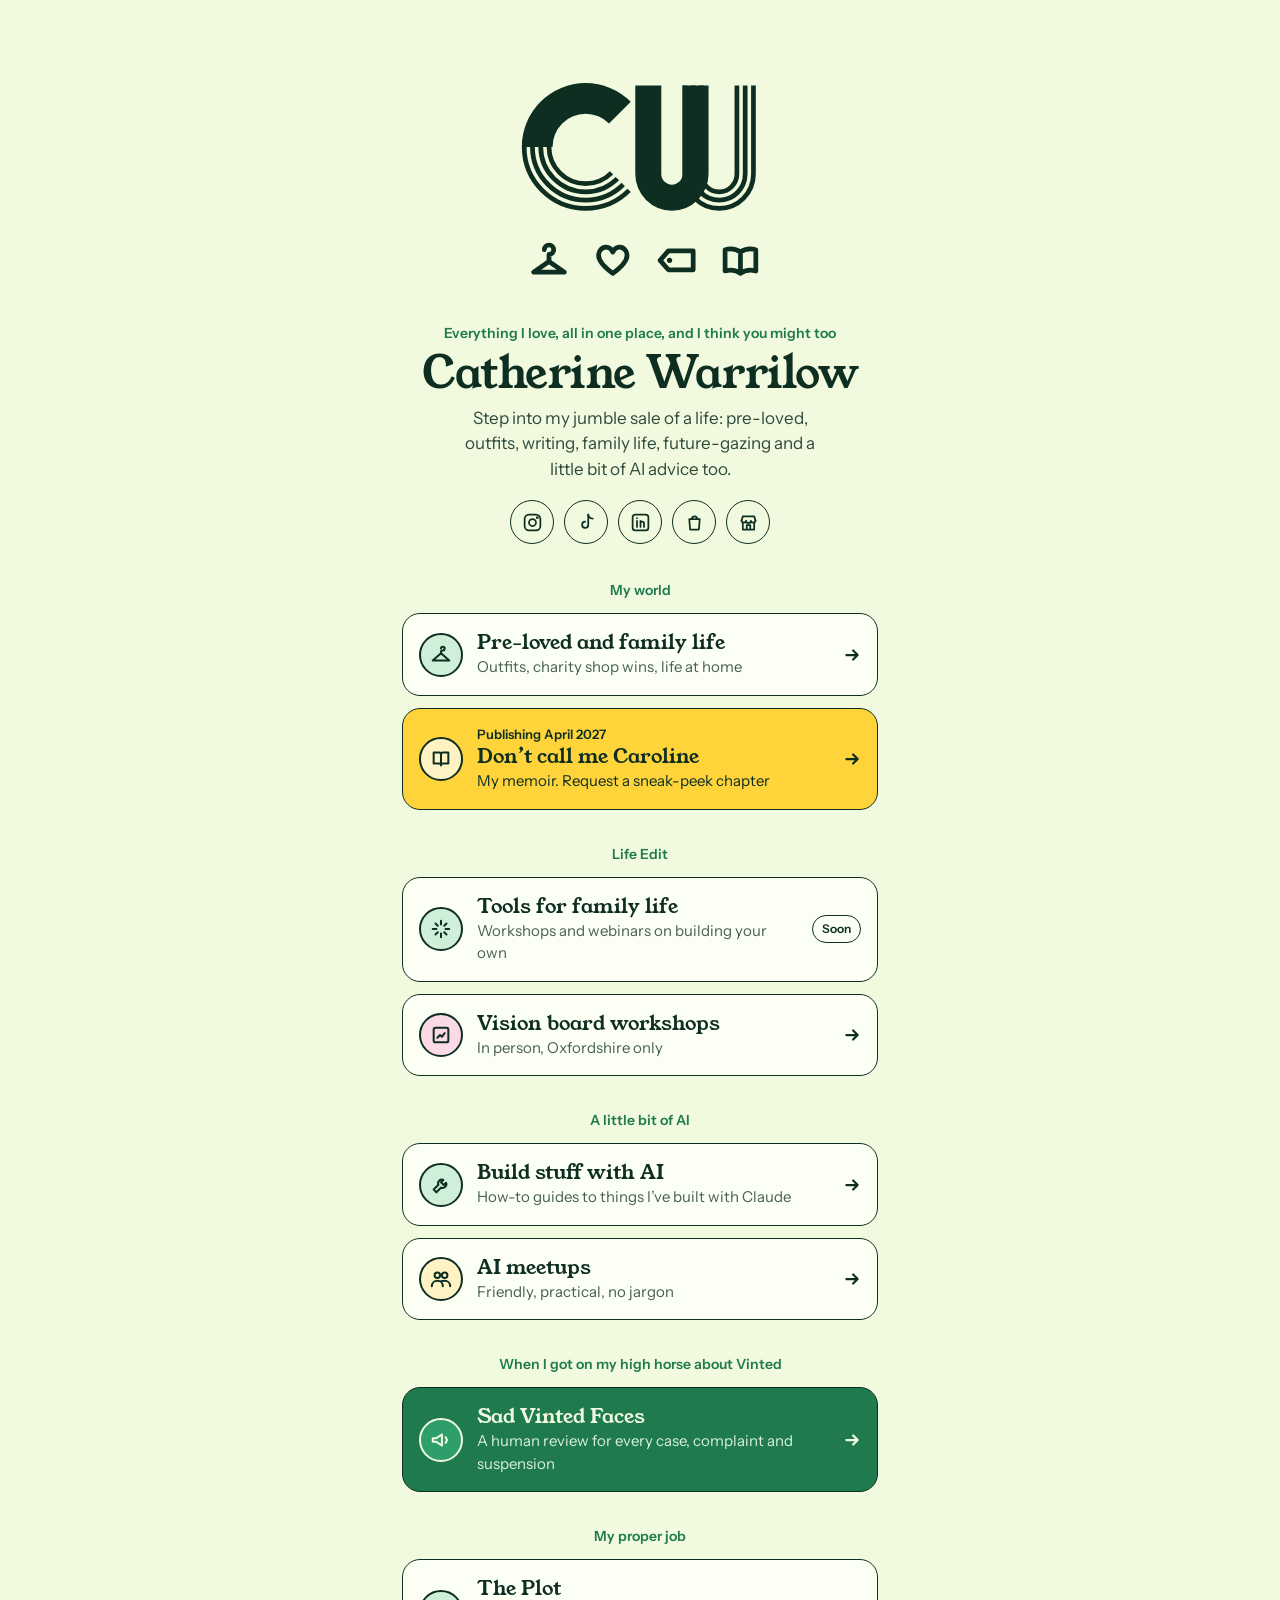
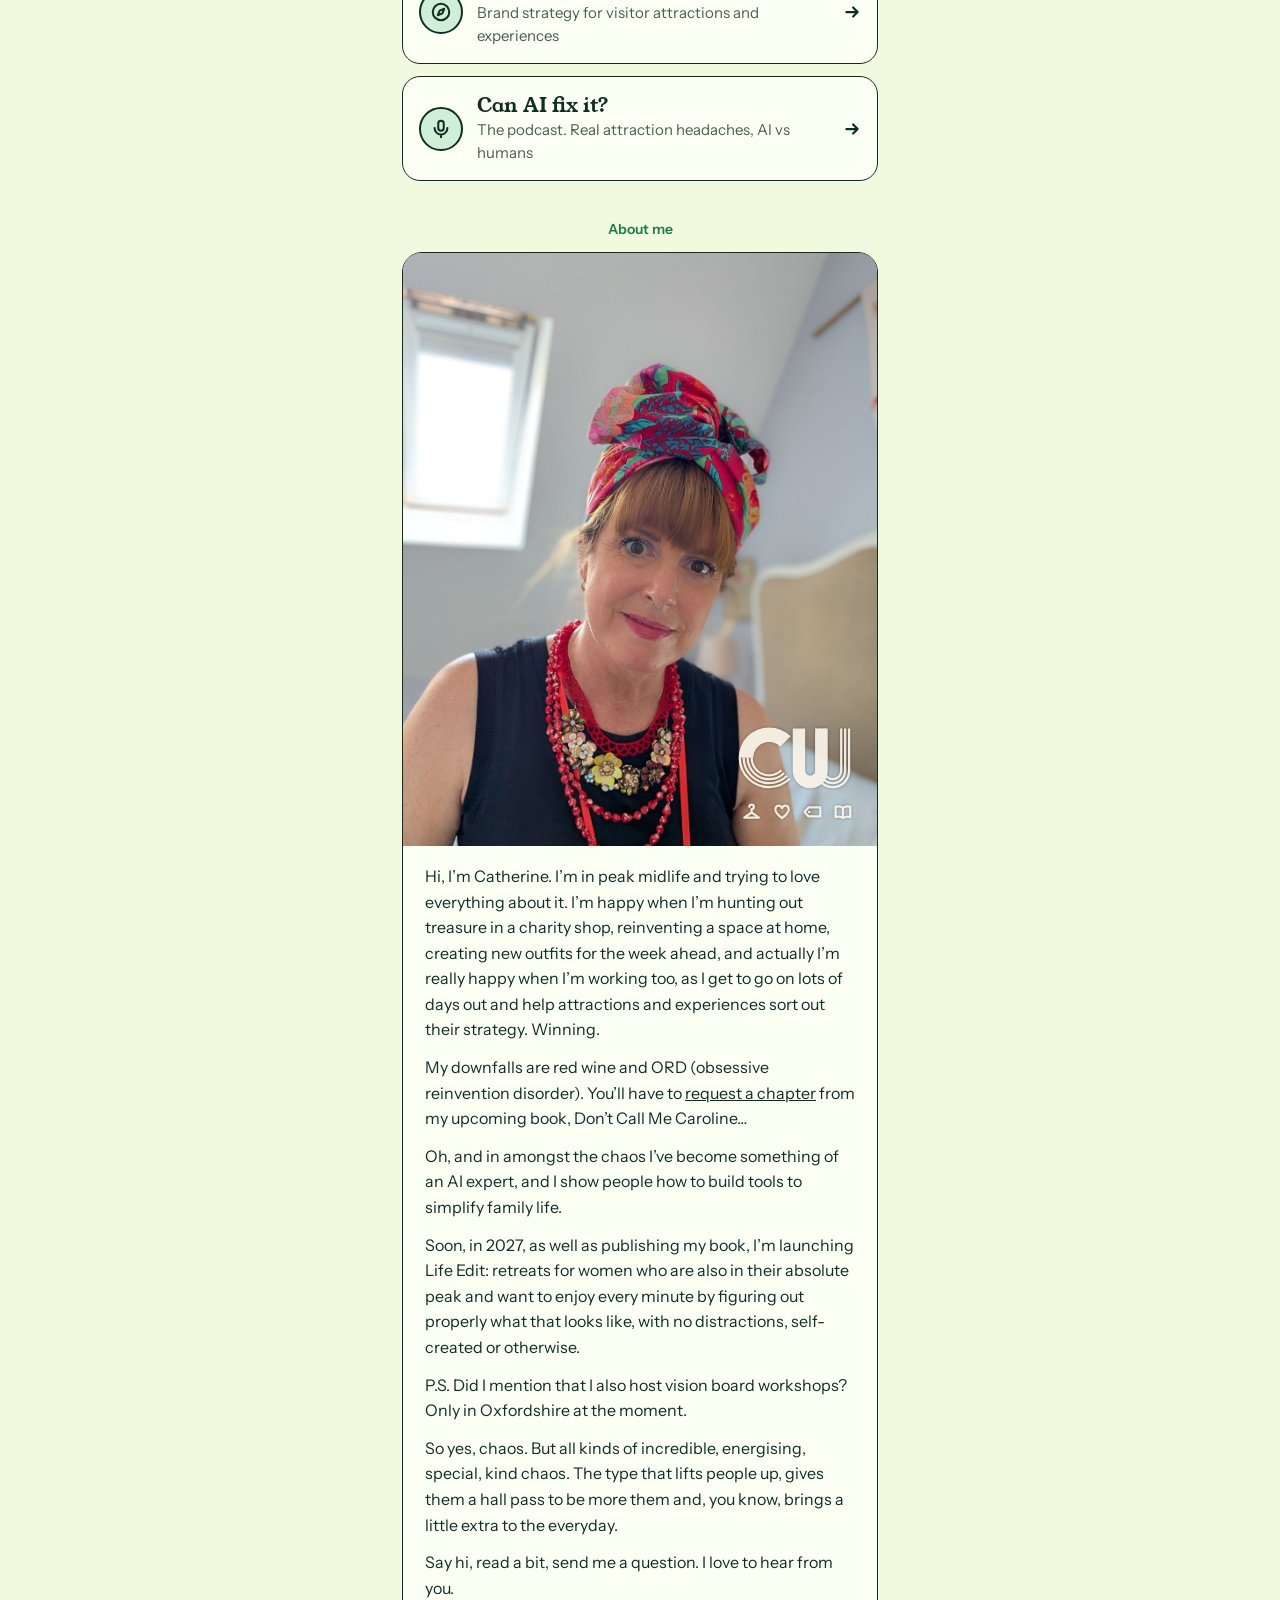
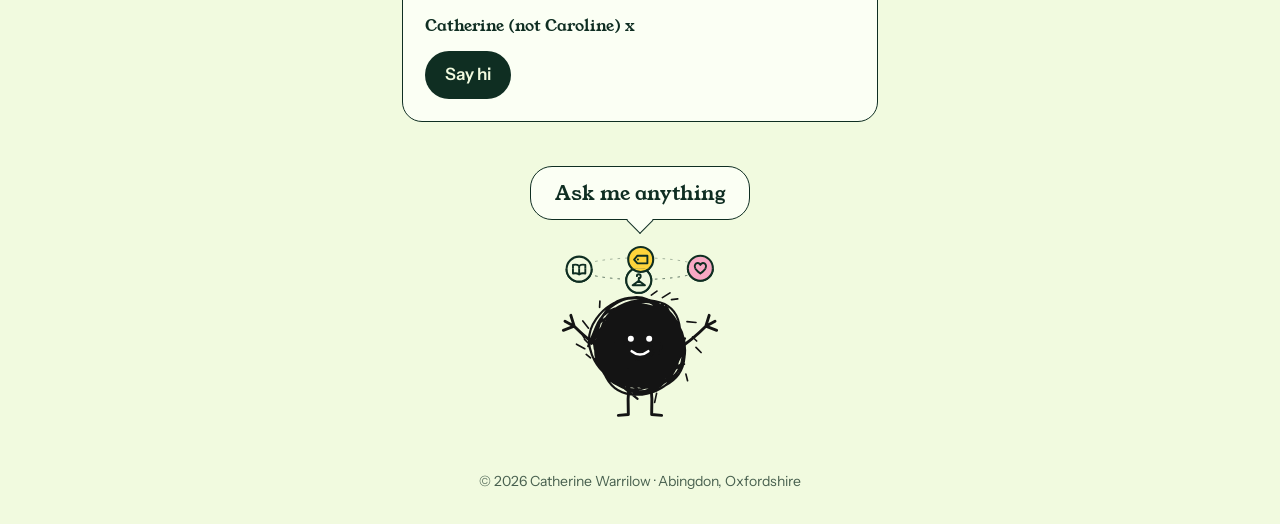
==== commit 5df1656d: "Auto-sync 2026-11-27 16:00:03" ====
--- a/index.html
+++ b/index.html
@@ -85,8 +85,8 @@
 <path stroke-width="2.6" d="M143.4 148.3 Q143.4 148.3 128.7 150.1 Q114.1 151.8 104.7 142.4 Q95.3 132.9 91.4 119.6 Q87.6 106.4 99.4 99.0 Q111.2 91.6 124.8 89.8 Q138.4 88.1 144.8 100.0 Q151.3 111.9 149.0 124.0 Q146.8 136.1 136.2 144.7 M158.2 165.6 Q158.2 165.6 135.9 171.4 Q113.7 177.3 95.4 166.6 Q77.0 156.0 68.0 135.4 Q59.1 114.9 76.3 101.1 Q93.6 87.3 113.9 79.9 Q134.3 72.5 147.9 89.5 Q161.5 106.6 160.2 125.9 Q158.9 145.2 144.1 157.2 M131.4 90.9 Q131.4 90.9 140.0 102.9 Q148.7 114.8 148.1 129.2 Q147.6 143.5 134.5 148.6 Q121.5 153.6 109.6 150.7 Q97.7 147.8 91.1 137.1 Q84.4 126.5 86.9 112.2 Q89.3 97.9 104.1 94.4 Q118.9 90.8 130.9 98.1 M72.4 141.0 Q72.4 141.0 77.6 123.8 Q82.9 106.5 96.5 95.0 Q110.1 83.5 128.0 88.5 Q145.9 93.5 156.6 109.6 Q167.4 125.7 158.9 143.6 Q150.4 161.5 132.1 164.7 Q113.8 168.0 95.0 162.5 Q76.1 157.1 77.8 138.1 M117.2 91.8 Q117.2 91.8 132.8 95.0 Q148.3 98.2 153.3 114.6 Q158.3 131.1 147.6 144.4 Q136.9 157.6 119.7 161.7 Q102.6 165.7 92.5 152.1 Q82.4 138.5 80.0 122.6 Q77.6 106.7 90.9 96.2 Q104.2 85.7 120.7 88.0 M148.2 88.2 Q148.2 88.2 153.6 103.3 Q159.1 118.4 158.9 134.6 Q158.7 150.8 142.6 158.1 Q126.6 165.4 108.6 160.4 Q90.6 155.4 85.5 137.4 Q80.5 119.3 92.0 106.6 Q103.6 93.9 118.9 90.2 Q134.2 86.6 148.7 95.2 M95.7 124.3 Q95.7 124.3 93.1 113.2 Q90.5 102.0 102.0 100.0 Q113.5 98.1 122.7 100.2 Q131.9 102.3 136.8 111.0 Q141.7 119.8 139.4 131.8 Q137.1 143.7 125.0 141.8 Q112.9 140.0 103.4 136.8 Q93.8 133.5 91.5 122.8 M146.3 74.8 Q146.3 74.8 160.0 90.9 Q173.8 107.0 174.1 129.6 Q174.3 152.2 154.1 165.8 Q133.9 179.5 113.6 168.8 Q93.4 158.0 84.4 140.4 Q75.5 122.8 83.0 104.2 Q90.5 85.7 109.9 79.3 Q129.3 72.8 148.5 81.9 M110.7 164.7 Q110.7 164.7 94.1 157.2 Q77.6 149.7 70.9 131.2 Q64.1 112.7 77.5 97.7 Q90.9 82.6 109.9 82.1 Q128.9 81.6 142.9 93.9 Q156.9 106.1 156.5 124.9 Q156.1 143.8 139.9 151.5 Q123.6 159.3 104.7 161.5 M158.0 88.6 Q158.0 88.6 163.1 106.9 Q168.2 125.3 162.0 144.2 Q155.7 163.2 135.5 164.2 Q115.3 165.2 100.4 155.0 Q85.5 144.7 82.6 126.6 Q79.7 108.6 92.7 95.1 Q105.7 81.6 125.0 80.9 Q144.3 80.2 155.1 95.6 M126.7 138.1 Q126.7 138.1 117.3 145.5 Q108.0 152.8 99.2 144.1 Q90.4 135.4 92.7 125.2 Q95.1 115.0 101.1 108.1 Q107.1 101.3 116.8 101.3 Q126.6 101.3 132.9 109.0 Q139.1 116.8 135.8 125.6 Q132.5 134.4 125.5 143.7 M69.8 129.8 Q69.8 129.8 72.8 108.5 Q75.8 87.2 95.5 77.0 Q115.2 66.7 138.8 71.1 Q162.4 75.4 167.1 98.3 Q171.8 121.2 161.5 139.3 Q151.2 157.3 130.1 168.8 Q108.9 180.2 89.9 164.3 Q70.9 148.3 70.6 126.1 M168.0 137.8 Q168.0 137.8 156.2 152.9 Q144.4 168.1 126.5 167.5 Q108.6 167.0 95.7 156.6 Q82.7 146.3 84.1 130.2 Q85.4 114.1 96.1 99.9 Q106.8 85.6 125.1 89.5 Q143.4 93.5 155.1 107.8 Q166.8 122.2 159.3 138.6 M139.9 93.9 Q139.9 93.9 150.8 104.9 Q161.6 116.0 159.7 130.9 Q157.9 145.9 144.9 151.2 Q131.9 156.5 118.8 155.5 Q105.7 154.6 100.2 142.6 Q94.6 130.6 100.7 120.3 Q106.7 110.0 117.0 106.1 Q127.2 102.2 138.3 106.0 M111.0 86.1 Q111.0 86.1 127.9 86.8 Q144.8 87.5 155.1 100.8 Q165.3 114.1 158.7 127.9 Q152.0 141.8 140.3 147.4 Q128.7 153.1 116.7 149.2 Q104.8 145.4 100.1 134.0 Q95.4 122.7 100.7 111.6 Q106.1 100.6 118.5 94.5 M151.0 77.5 Q151.0 77.5 159.2 98.0 Q167.3 118.5 165.2 139.9 Q163.1 161.2 142.2 172.9 Q121.3 184.6 99.2 174.5 Q77.1 164.5 69.8 142.3 Q62.4 120.0 75.5 101.4 Q88.6 82.9 109.9 80.8 Q131.1 78.6 151.1 88.8 M136.7 89.9 Q136.7 89.9 151.0 98.0 Q165.3 106.1 163.5 122.9 Q161.7 139.6 148.0 146.3 Q134.3 152.9 121.5 150.7 Q108.6 148.6 101.4 137.9 Q94.3 127.3 93.8 111.5 Q93.3 95.8 109.1 89.1 Q125.0 82.5 137.0 92.2 M174.0 115.7 Q174.0 115.7 165.4 134.0 Q156.8 152.4 139.3 159.3 Q121.8 166.2 99.8 163.1 Q77.8 160.0 73.1 137.6 Q68.4 115.3 80.6 97.5 Q92.9 79.7 114.9 73.5 Q136.8 67.3 152.2 83.7 Q167.5 100.1 171.1 121.8 M128.7 167.3 Q128.7 167.3 107.8 165.8 Q86.9 164.3 77.9 145.7 Q69.0 127.0 74.2 107.6 Q79.4 88.3 98.5 82.1 Q117.6 75.9 139.2 80.3 Q160.8 84.8 163.5 106.6 Q166.2 128.4 155.6 146.0 Q145.0 163.5 123.9 167.6 M77.1 149.7 Q77.1 149.7 75.4 127.7 Q73.8 105.7 90.8 93.2 Q107.9 80.8 128.7 79.2 Q149.6 77.6 161.4 95.0 Q173.2 112.4 168.5 131.4 Q163.7 150.4 147.6 165.7 Q131.6 181.0 111.6 170.5 Q91.7 159.9 81.5 141.5 M71.5 107.4 Q71.5 107.4 85.2 91.7 Q98.9 75.9 118.4 81.4 Q137.9 86.8 152.0 99.8 Q166.1 112.7 160.5 131.2 Q154.9 149.6 138.9 159.1 Q122.9 168.6 102.6 165.4 Q82.4 162.3 75.8 142.8 Q69.1 123.3 77.5 105.2 M161.7 99.7 Q161.7 99.7 164.4 119.7 Q167.1 139.7 154.0 156.0 Q140.9 172.3 120.0 170.7 Q99.0 169.2 85.1 154.4 Q71.2 139.6 74.3 119.7 Q77.3 99.8 93.7 85.4 Q110.1 71.1 131.4 78.3 Q152.6 85.4 163.5 104.4 M117.1 188.2 Q117.1 188.2 99.1 173.9 Q81.1 159.5 76.4 139.8 Q71.7 120.1 82.4 101.7 Q93.0 83.3 114.6 83.4 Q136.1 83.5 152.2 96.5 Q168.2 109.5 166.7 129.8 Q165.1 150.2 150.7 167.0 Q136.3 183.8 112.3 181.0 M150.2 165.4 Q150.2 165.4 129.1 173.9 Q107.9 182.4 88.3 167.7 Q68.6 152.9 72.4 130.4 Q76.2 107.8 89.2 89.0 Q102.3 70.1 125.2 75.5 Q148.1 80.9 161.6 97.8 Q175.2 114.8 173.4 138.1 Q171.6 161.5 149.6 172.4 M95.6 133.2 Q95.6 133.2 94.7 121.9 Q93.8 110.6 101.8 100.1 Q109.9 89.7 121.4 95.6 Q133.0 101.5 142.5 109.1 Q151.9 116.6 148.0 128.7 Q144.1 140.9 132.7 143.5 Q121.3 146.1 110.2 144.0 Q99.2 141.8 93.2 130.5 M170.8 146.3 Q170.8 146.3 154.0 153.9 Q137.2 161.5 121.6 160.9 Q106.1 160.3 98.5 147.1 Q90.8 134.0 90.1 116.8 Q89.4 99.6 106.5 94.5 Q123.5 89.4 137.8 95.7 Q152.1 102.0 159.4 116.2 Q166.8 130.3 160.9 147.6 M113.0 180.5 Q113.0 180.5 93.0 171.3 Q73.0 162.1 71.9 141.5 Q70.8 120.9 81.7 105.9 Q92.6 90.9 112.5 84.7 Q132.4 78.4 147.3 93.9 Q162.1 109.3 159.5 128.7 Q156.9 148.1 144.3 165.8 Q131.8 183.5 109.3 178.4 M172.9 146.5 Q172.9 146.5 153.5 156.9 Q134.0 167.3 114.3 162.0 Q94.6 156.7 83.6 139.4 Q72.6 122.1 78.2 100.7 Q83.8 79.2 105.6 75.7 Q127.3 72.1 143.9 81.7 Q160.5 91.4 167.6 109.9 Q174.8 128.5 161.4 143.7 M129.0 143.0 Q129.0 143.0 117.9 144.4 Q106.8 145.8 95.4 140.0 Q84.1 134.1 87.1 121.8 Q90.1 109.6 98.0 101.0 Q105.8 92.4 116.8 95.9 Q127.8 99.3 134.9 107.6 Q141.9 115.8 137.2 125.2 Q132.5 134.6 124.1 140.4 M117.7 94.3 Q117.7 94.3 130.4 95.3 Q143.0 96.3 142.5 108.5 Q142.0 120.7 141.5 132.3 Q140.9 143.9 128.8 144.7 Q116.7 145.5 107.3 140.0 Q98.0 134.5 94.0 123.1 Q90.1 111.7 99.9 104.7 Q109.7 97.7 120.5 96.8 M168.3 122.4 Q168.3 122.4 161.5 141.5 Q154.8 160.6 136.1 166.9 Q117.4 173.3 100.5 165.1 Q83.5 156.8 80.4 139.5 Q77.3 122.2 86.2 107.7 Q95.1 93.2 112.2 91.1 Q129.3 88.9 146.7 97.6 Q164.1 106.4 161.4 125.7 M153.4 145.3 Q153.4 145.3 141.4 150.5 Q129.5 155.8 118.3 152.9 Q107.0 150.0 101.3 140.1 Q95.6 130.2 98.9 118.5 Q102.3 106.9 114.1 104.7 Q125.9 102.4 137.2 106.3 Q148.5 110.1 150.1 122.0 Q151.7 133.9 147.4 147.3 M65.7 114.4 Q65.7 114.4 80.1 97.8 Q94.5 81.2 115.8 83.4 Q137.1 85.6 153.1 99.8 Q169.1 113.9 166.8 136.1 Q164.5 158.4 145.5 171.2 Q126.4 184.0 105.3 176.6 Q84.2 169.2 72.4 150.5 Q60.6 131.8 71.8 113.2 M142.3 133.1 Q142.3 133.1 133.0 141.2 Q123.8 149.3 111.5 145.5 Q99.1 141.7 91.1 130.6 Q83.0 119.5 89.0 106.4 Q95.0 93.3 108.8 87.3 Q122.7 81.3 135.7 89.4 Q148.8 97.5 152.1 112.2 Q155.5 126.9 146.6 140.0 M106.7 156.1 Q106.7 156.1 96.6 142.7 Q86.5 129.4 93.1 115.7 Q99.6 102.0 110.2 89.8 Q120.9 77.7 138.1 82.7 Q155.4 87.8 160.7 104.1 Q166.1 120.4 159.5 135.7 Q152.9 151.0 136.3 156.2 Q119.7 161.4 108.8 149.5 M76.8 126.5 Q76.8 126.5 86.4 110.6 Q96.0 94.7 113.7 87.9 Q131.5 81.0 146.8 92.5 Q162.1 103.9 164.8 122.0 Q167.5 140.1 153.9 151.1 Q140.4 162.0 125.0 160.9 Q109.6 159.8 99.0 149.3 Q88.5 138.7 88.9 122.9 M136.8 99.0 Q136.8 99.0 144.6 109.3 Q152.5 119.7 148.2 131.6 Q144.0 143.4 133.0 145.6 Q121.9 147.7 109.2 148.3 Q96.4 148.9 92.0 136.0 Q87.5 123.1 95.1 112.7 Q102.8 102.2 114.8 99.4 Q126.8 96.5 137.7 103.3 M114.9 94.3 Q114.9 94.3 127.0 95.3 Q139.1 96.4 140.2 108.2 Q141.3 119.9 139.2 131.6 Q137.1 143.3 124.0 148.2 Q110.9 153.0 101.8 143.2 Q92.7 133.4 92.1 122.2 Q91.4 111.1 98.5 102.3 Q105.5 93.6 117.8 92.4 M88.3 89.4 Q88.3 89.4 105.3 81.4 Q122.3 73.4 142.3 79.1 Q162.3 84.8 165.4 105.1 Q168.4 125.5 159.0 143.1 Q149.6 160.7 129.9 160.2 Q110.2 159.6 96.3 148.6 Q82.4 137.6 80.5 119.3 Q78.7 101.1 91.9 85.6 M96.2 82.9 Q96.2 82.9 115.6 82.1 Q135.1 81.2 146.2 95.8 Q157.3 110.4 160.7 130.1 Q164.0 149.7 145.3 157.8 Q126.6 165.8 105.8 166.5 Q84.9 167.1 74.3 147.8 Q63.7 128.5 75.9 112.4 Q88.2 96.4 103.9 87.2 M165.9 111.8 Q165.9 111.8 165.8 133.6 Q165.7 155.5 144.3 161.6 Q122.9 167.6 102.7 162.9 Q82.4 158.2 77.7 138.4 Q73.0 118.7 80.1 99.9 Q87.3 81.2 108.7 73.2 Q130.0 65.3 144.6 81.6 Q159.2 98.0 166.0 118.1 M158.5 90.1 Q158.5 90.1 161.2 108.2 Q163.9 126.4 152.9 138.0 Q141.9 149.6 127.6 151.8 Q113.3 153.9 99.0 146.4 Q84.7 138.9 84.5 122.0 Q84.2 105.2 97.1 94.7 Q109.9 84.3 125.4 86.9 Q140.9 89.4 151.2 101.3 M136.0 93.0 Q136.0 93.0 140.2 107.7 Q144.4 122.3 145.5 137.9 Q146.5 153.5 130.8 159.5 Q115.1 165.5 99.2 160.2 Q83.3 155.0 82.1 139.3 Q81.0 123.7 87.5 111.6 Q94.1 99.6 108.0 96.7 Q122.0 93.9 137.1 100.5 M94.8 150.0 Q94.8 150.0 87.5 136.2 Q80.3 122.3 83.0 104.1 Q85.6 85.8 104.5 83.3 Q123.4 80.8 142.0 86.7 Q160.5 92.5 159.8 111.5 Q159.0 130.5 148.7 143.8 Q138.5 157.0 120.9 159.6 Q103.3 162.3 92.5 148.7 M162.9 117.0 Q162.9 117.0 162.2 134.0 Q161.5 151.0 146.3 160.8 Q131.2 170.6 115.4 163.7 Q99.7 156.7 91.6 142.6 Q83.5 128.6 93.4 116.7 Q103.3 104.9 116.2 96.2 Q129.1 87.5 142.1 97.2 Q155.1 106.8 160.0 122.1 M105.4 168.2 Q105.4 168.2 89.8 159.3 Q74.2 150.4 73.8 132.3 Q73.3 114.1 86.2 101.8 Q99.1 89.4 118.4 87.7 Q137.7 86.1 152.0 101.5 Q166.2 117.0 157.9 135.1 Q149.6 153.3 134.7 164.8 Q119.7 176.4 102.5 168.4 M85.0 143.8 Q85.0 143.8 76.2 127.4 Q67.5 111.0 80.6 97.1 Q93.8 83.2 111.0 83.1 Q128.2 83.0 144.8 91.9 Q161.4 100.8 161.6 121.0 Q161.8 141.3 144.8 150.8 Q127.7 160.4 111.5 156.0 Q95.2 151.6 86.2 138.6 M101.0 142.1 Q101.0 142.1 93.1 133.6 Q85.1 125.1 86.9 111.9 Q88.6 98.7 101.6 93.7 Q114.6 88.7 125.2 95.5 Q135.9 102.4 139.4 113.2 Q143.0 124.0 137.5 134.4 Q132.0 144.7 120.2 145.9 Q108.5 147.1 99.8 140.0 M120.7 147.0 Q120.7 147.0 110.3 141.0 Q99.8 135.0 96.7 122.4 Q93.5 109.7 104.6 103.7 Q115.7 97.7 125.9 97.4 Q136.1 97.1 142.8 104.8 Q149.4 112.5 148.9 123.0 Q148.5 133.6 139.3 139.9 Q130.0 146.3 116.7 146.1 M152.9 79.3 Q152.9 79.3 162.6 100.2 Q172.3 121.2 159.5 139.8 Q146.7 158.4 125.7 164.3 Q104.8 170.2 90.1 155.8 Q75.4 141.4 70.6 122.3 Q65.7 103.3 78.2 84.5 Q90.7 65.8 114.6 66.7 Q138.4 67.6 154.0 85.1 M115.9 175.3 Q115.9 175.3 93.7 166.9 Q71.5 158.4 62.3 135.5 Q53.2 112.6 67.4 92.2 Q81.6 71.8 105.6 68.1 Q129.6 64.4 149.2 78.7 Q168.8 93.0 167.9 116.5 Q167.1 140.0 150.8 156.2 Q134.5 172.5 112.9 167.5 M130.3 172.2 Q130.3 172.2 112.4 165.3 Q94.6 158.4 86.4 141.7 Q78.1 124.9 84.7 105.7 Q91.2 86.5 112.1 80.3 Q132.9 74.1 147.9 88.0 Q162.8 101.9 165.2 119.8 Q167.7 137.6 157.3 154.2 Q146.8 170.7 125.7 171.5 M127.1 152.5 Q127.1 152.5 112.2 149.7 Q97.3 146.9 86.8 133.3 Q76.3 119.8 84.8 104.6 Q93.4 89.3 109.3 82.3 Q125.2 75.3 138.6 85.7 Q152.0 96.2 153.5 110.9 Q155.0 125.6 146.4 136.8 Q137.9 148.1 121.8 153.8 M96.5 170.4 Q96.5 170.4 83.4 155.3 Q70.3 140.2 72.6 121.8 Q74.9 103.4 88.8 89.6 Q102.7 75.8 124.2 78.3 Q145.6 80.7 151.9 100.1 Q158.2 119.5 151.4 135.6 Q144.7 151.6 128.9 160.2 Q113.0 168.8 95.6 161.1 M138.8 171.0 Q138.8 171.0 120.4 167.3 Q102.0 163.6 86.2 150.4 Q70.5 137.3 79.3 118.8 Q88.0 100.3 104.0 88.1 Q120.0 76.0 137.1 86.3 Q154.2 96.6 160.6 113.0 Q166.9 129.5 160.9 148.0 Q154.9 166.5 135.0 168.1 M61.8 122.2 Q61.8 122.2 69.3 100.6 Q76.7 79.0 99.6 69.6 Q122.5 60.1 140.0 76.0 Q157.4 91.9 163.2 112.3 Q168.9 132.8 154.7 149.0 Q140.5 165.3 117.4 171.6 Q94.3 178.0 81.6 158.1 Q69.0 138.2 70.9 118.1 M100.0 147.9 Q100.0 147.9 94.9 135.2 Q89.9 122.4 98.4 111.0 Q107.0 99.6 119.8 102.0 Q132.6 104.4 139.6 111.8 Q146.6 119.2 151.4 131.1 Q156.1 142.9 144.9 150.8 Q133.7 158.6 123.4 152.6 Q113.2 146.5 103.8 139.9 M96.2 141.7 Q96.2 141.7 89.7 129.9 Q83.1 118.1 89.4 105.2 Q95.8 92.3 111.0 84.7 Q126.2 77.0 136.2 90.4 Q146.1 103.7 153.3 118.6 Q160.5 133.6 145.9 142.1 Q131.4 150.6 116.9 151.3 Q102.5 152.0 89.7 141.7 M69.2 143.9 Q69.2 143.9 65.6 122.1 Q62.0 100.4 81.4 89.9 Q100.8 79.3 120.7 80.8 Q140.7 82.2 155.9 98.3 Q171.1 114.3 160.3 132.9 Q149.5 151.5 133.0 162.3 Q116.5 173.1 95.2 167.3 Q73.9 161.5 66.6 140.1 M138.5 134.2 Q138.5 134.2 134.1 145.1 Q129.8 155.9 116.6 157.9 Q103.3 159.9 97.2 149.0 Q91.0 138.1 92.0 128.1 Q93.0 118.0 99.7 107.2 Q106.5 96.4 119.0 100.9 Q131.5 105.3 135.2 115.8 Q139.0 126.3 138.3 137.8 M107.3 167.9 Q107.3 167.9 94.5 157.4 Q81.8 146.9 77.5 131.1 Q73.3 115.2 87.5 108.0 Q101.7 100.9 114.5 99.5 Q127.2 98.0 137.7 107.3 Q148.3 116.6 149.4 132.7 Q150.5 148.9 136.0 158.6 Q121.4 168.3 106.9 160.9 M93.1 141.6 Q93.1 141.6 88.8 127.9 Q84.6 114.1 96.5 104.1 Q108.4 94.1 124.1 95.3 Q139.8 96.5 148.6 109.4 Q157.4 122.3 152.7 136.6 Q148.0 150.8 134.8 155.5 Q121.6 160.2 109.5 155.5 Q97.3 150.8 92.6 138.8 M157.6 148.9 Q157.6 148.9 141.9 159.1 Q126.2 169.3 108.5 165.6 Q90.7 161.8 78.1 146.8 Q65.4 131.8 73.4 113.3 Q81.4 94.8 99.9 82.8 Q118.3 70.9 139.0 81.6 Q159.6 92.3 166.3 114.2 Q173.0 136.2 157.2 151.2 M143.3 142.3 Q143.3 142.3 133.1 146.7 Q122.9 151.2 112.1 149.0 Q101.3 146.8 95.2 136.5 Q89.2 126.1 94.3 114.5 Q99.5 103.0 112.1 98.9 Q124.6 94.9 136.6 101.6 Q148.5 108.3 149.4 121.5 Q150.3 134.8 140.3 141.1 M105.7 175.0 Q105.7 175.0 91.6 158.9 Q77.6 142.8 76.8 123.3 Q76.1 103.8 90.8 90.5 Q105.6 77.2 125.2 79.9 Q144.8 82.5 161.2 97.2 Q177.5 111.9 170.2 133.3 Q162.9 154.6 143.3 162.9 Q123.7 171.2 104.2 164.3 M57.8 125.1 Q57.8 125.1 67.3 102.0 Q76.8 78.8 101.2 78.5 Q125.6 78.2 145.3 88.6 Q165.1 98.9 170.2 122.3 Q175.4 145.7 158.6 164.3 Q141.8 183.0 116.2 183.3 Q90.5 183.6 79.5 162.7 Q68.5 141.8 69.8 120.7 M139.2 158.1 Q139.2 158.1 126.0 153.9 Q112.8 149.8 102.1 141.7 Q91.4 133.6 96.4 121.2 Q101.4 108.7 111.9 103.9 Q122.4 99.0 135.4 99.5 Q148.4 100.0 155.3 112.6 Q162.2 125.3 152.0 134.2 Q141.7 143.2 131.6 149.4 M126.8 159.3 Q126.8 159.3 110.0 155.9 Q93.1 152.6 82.4 137.9 Q71.6 123.1 78.0 105.1 Q84.4 87.0 102.5 83.2 Q120.7 79.3 134.7 87.8 Q148.7 96.4 154.7 111.9 Q160.7 127.4 151.9 143.8 Q143.0 160.2 124.4 159.0 M132.2 152.6 Q132.2 152.6 119.8 151.2 Q107.5 149.9 98.5 140.0 Q89.4 130.1 92.3 115.9 Q95.1 101.7 108.6 94.5 Q122.2 87.3 133.9 95.8 Q145.5 104.2 150.1 115.9 Q154.7 127.5 150.5 141.5 Q146.3 155.4 131.1 156.6 M112.7 154.9 Q112.7 154.9 103.5 144.0 Q94.4 133.2 94.9 119.6 Q95.4 106.1 105.8 94.6 Q116.2 83.2 133.1 85.6 Q150.0 88.0 154.2 103.2 Q158.5 118.4 153.3 130.4 Q148.1 142.3 136.2 150.9 Q124.4 159.4 113.0 150.3 "/>
 <path stroke-width="2" d="M187.2 126.5 L193.3 132.6 M146.9 66.8 L156.0 61.0 M60.6 139.0 L55.5 134.9 M58.2 103.4 L51.4 94.8 M175.1 158.5 L177.1 166.5 M58.9 122.4 L53.5 116.9 M53.2 115.2 L49.5 108.9 M53.7 128.1 L43.8 122.6 M139.9 181.7 L137.6 192.4 M183.1 114.0 L188.0 118.8 M176.4 95.6 L187.2 96.6 M71.5 78.4 L71.9 71.0 M133.6 63.7 L140.3 58.9 M157.8 69.1 L165.3 68.3 "/>
 </g>
-<g class="bb-eyes"><ellipse cx="107" cy="114" rx="5.5" ry="7" fill="#fff"/><ellipse cx="133" cy="114" rx="5.5" ry="7" fill="#fff"/></g>
-<path d="M106 132 Q120 146 134 132 Q120 140 106 132 Z" fill="#fff" stroke="#fff" stroke-width="2.5" stroke-linejoin="round"/>
+<g class="bb-eyes"><circle cx="109" cy="116" r="3.6" fill="#fff"/><circle cx="131" cy="116" r="3.6" fill="#fff"/></g>
+<path d="M110 131 Q120 139 130 131" fill="none" stroke="#fff" stroke-width="3" stroke-linecap="round"/>
 <g clip-path="url(#bb-front)"><ellipse cx="120" cy="32" rx="72" ry="13" fill="none" stroke="#0F2E22" stroke-width="1.2" stroke-dasharray="3 6" opacity=".35"/><use href="#bb-orb"/></g>
 </svg>
 </section>
